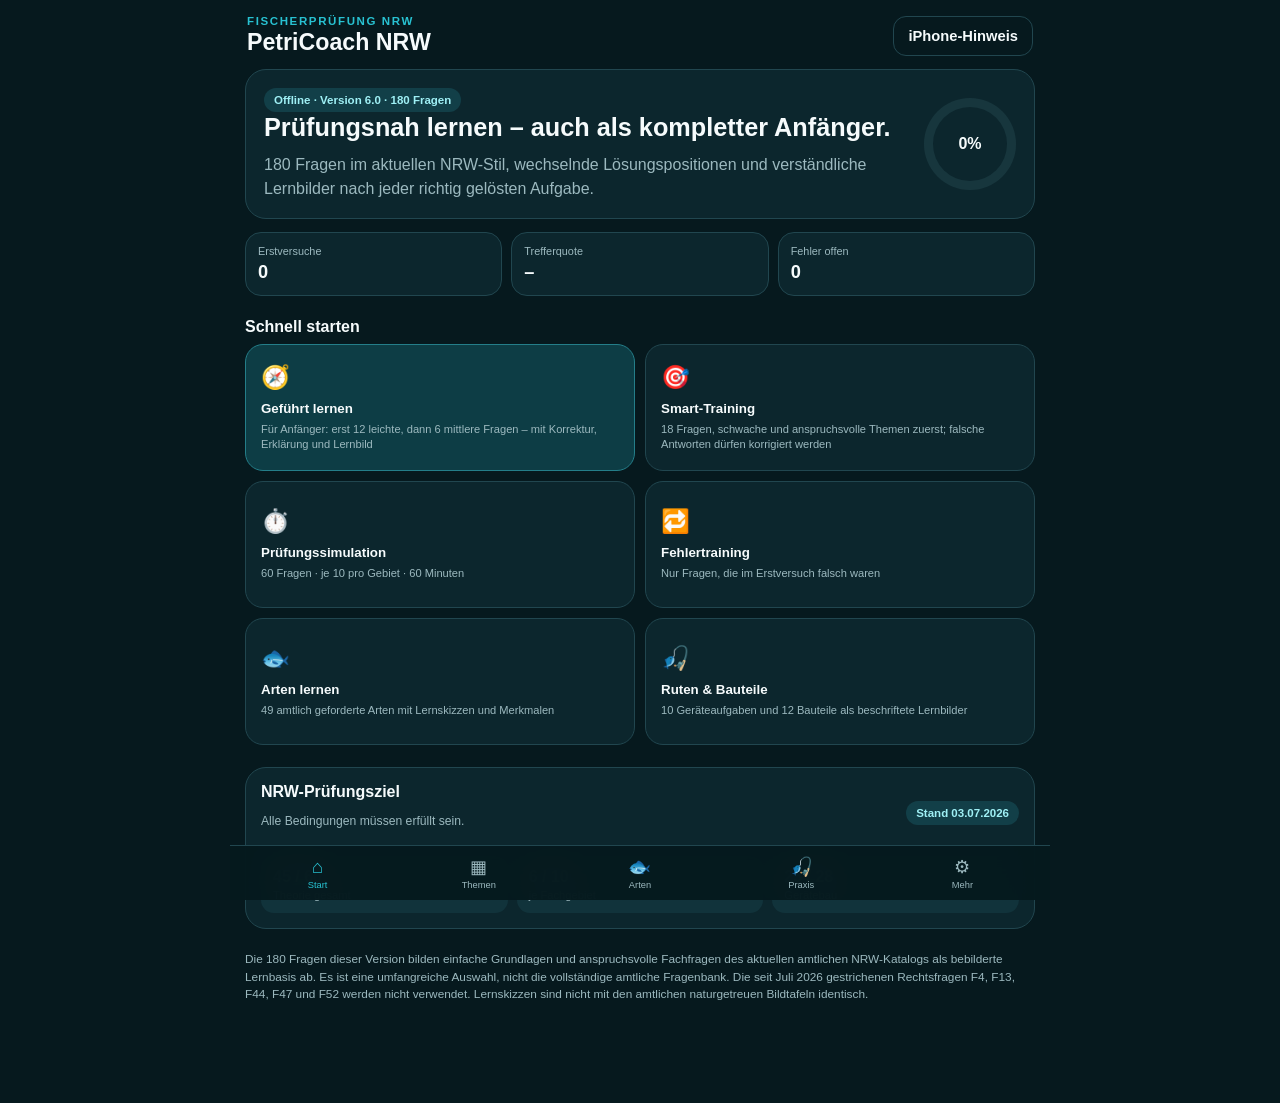
==== v7/index.html @ f95f2097 "V7-Link sofort gegen 404 absichern" ====
<!doctype html>
<html lang="de">
<head>
  <meta charset="utf-8">
  <meta name="viewport" content="width=device-width,initial-scale=1,viewport-fit=cover">
  <meta name="theme-color" content="#073b46">
  <meta http-equiv="refresh" content="0;url=/v6/?from=v7-fallback">
  <title>PetriCoach NRW wird geöffnet</title>
  <style>
    *{box-sizing:border-box}body{margin:0;min-height:100vh;display:grid;place-items:center;background:#06191e;color:#f6fbfc;font-family:-apple-system,BlinkMacSystemFont,"Segoe UI",sans-serif;padding:24px}.box{max-width:520px;text-align:center;background:#0c262d;border:1px solid #21464f;border-radius:22px;padding:28px}.fish{font-size:54px}h1{margin:10px 0}p{color:#b7ccd1;line-height:1.5}a{display:inline-block;margin-top:12px;border-radius:13px;padding:12px 18px;background:#28c2d2;color:#03242a;text-decoration:none;font-weight:800}
  </style>
  <script>location.replace('/v6/?from=v7-fallback');</script>
</head>
<body>
  <main class="box">
    <div class="fish">🎣</div>
    <h1>PetriCoach NRW</h1>
    <p>Die funktionierende App-Version wird geöffnet.</p>
    <a href="/v6/?from=v7-fallback">PetriCoach öffnen</a>
  </main>
</body>
</html>
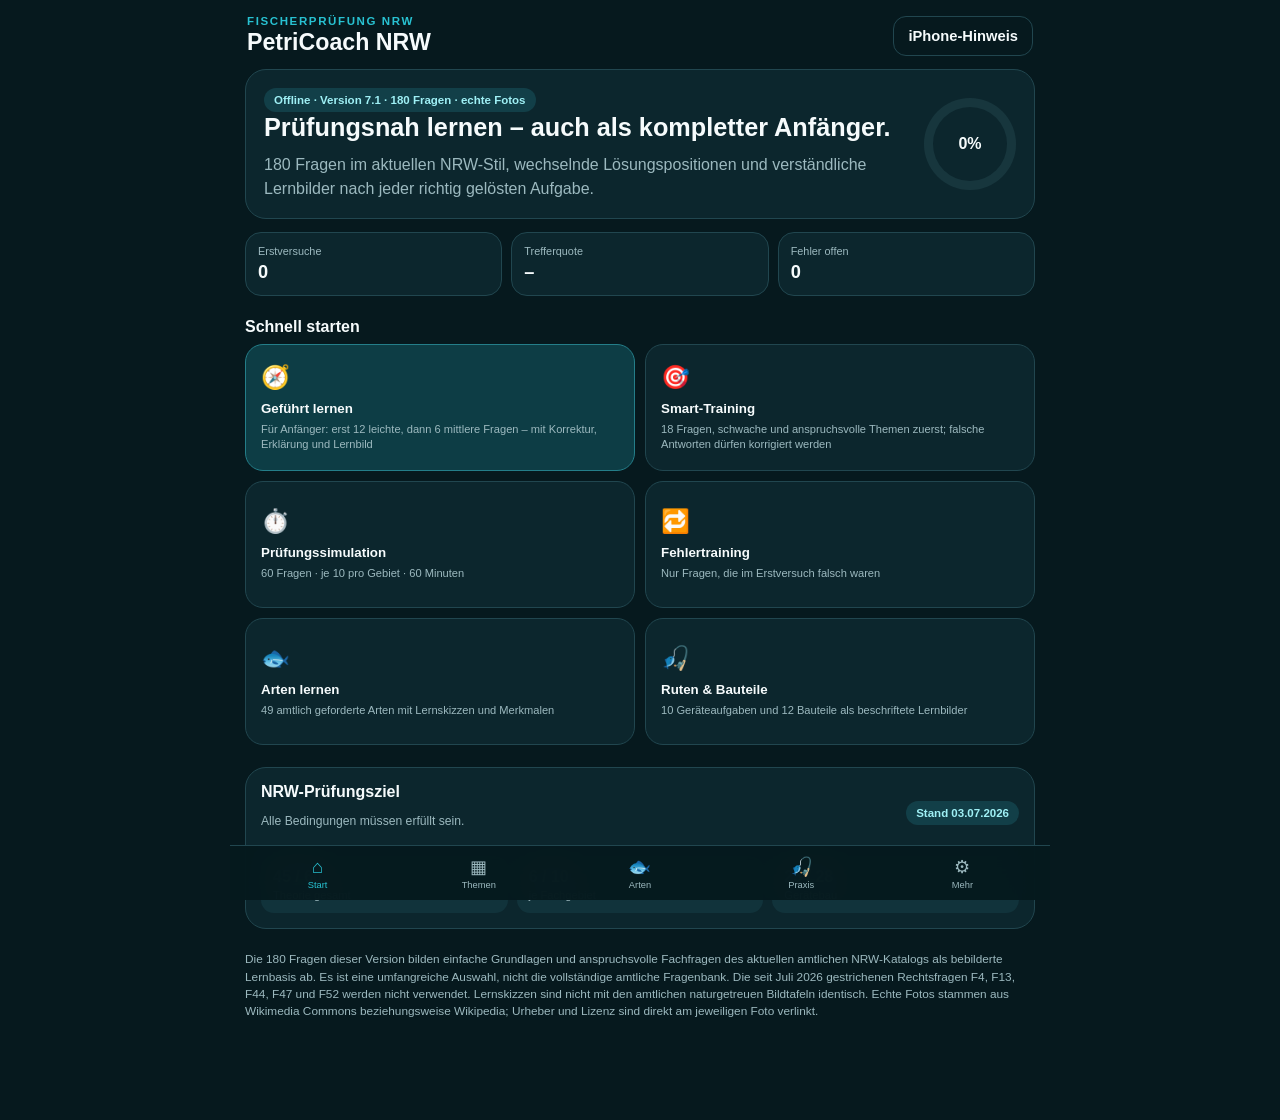
==== commit 21f2065e: "PetriCoach V7 mit echten Lernfotos veroeffentlichen" ====
--- a/v7/index.html
+++ b/v7/index.html
@@ -1,22 +1,222 @@
 <!doctype html>
 <html lang="de">
 <head>
-  <meta charset="utf-8">
-  <meta name="viewport" content="width=device-width,initial-scale=1,viewport-fit=cover">
-  <meta name="theme-color" content="#073b46">
-  <meta http-equiv="refresh" content="0;url=/v6/?from=v7-fallback">
-  <title>PetriCoach NRW wird geöffnet</title>
-  <style>
-    *{box-sizing:border-box}body{margin:0;min-height:100vh;display:grid;place-items:center;background:#06191e;color:#f6fbfc;font-family:-apple-system,BlinkMacSystemFont,"Segoe UI",sans-serif;padding:24px}.box{max-width:520px;text-align:center;background:#0c262d;border:1px solid #21464f;border-radius:22px;padding:28px}.fish{font-size:54px}h1{margin:10px 0}p{color:#b7ccd1;line-height:1.5}a{display:inline-block;margin-top:12px;border-radius:13px;padding:12px 18px;background:#28c2d2;color:#03242a;text-decoration:none;font-weight:800}
-  </style>
-  <script>location.replace('/v6/?from=v7-fallback');</script>
+<meta charset="utf-8">
+<meta name="viewport" content="width=device-width,initial-scale=1,viewport-fit=cover">
+<meta name="theme-color" content="#073b46">
+<meta name="apple-mobile-web-app-capable" content="yes">
+<meta name="apple-mobile-web-app-status-bar-style" content="black-translucent">
+<meta name="apple-mobile-web-app-title" content="PetriCoach NRW">
+<title>PetriCoach NRW – Bebilderter Intensivtrainer</title>
+<style>
+:root{--bg:#06191e;--panel:#0c262d;--panel2:#11333b;--text:#f6fbfc;--muted:#9cb9bf;--accent:#28c2d2;--accent2:#b9f4f7;--good:#54dc8f;--goodbg:#103a2b;--bad:#ff8585;--badbg:#3b2025;--warn:#ffc96a;--line:#21464f;--safe:env(safe-area-inset-bottom)}
+*{box-sizing:border-box}html,body{margin:0;background:var(--bg);color:var(--text);font-family:-apple-system,BlinkMacSystemFont,"Segoe UI",sans-serif}body{min-height:100vh}.shell{max-width:820px;margin:auto;min-height:100vh;padding:0 15px calc(88px + var(--safe))}.top{display:flex;align-items:center;justify-content:space-between;padding:calc(15px + env(safe-area-inset-top)) 2px 13px}.eyebrow{font-size:.72rem;letter-spacing:.14em;text-transform:uppercase;color:var(--accent);font-weight:800}h1{font-size:1.45rem;margin:2px 0 0}h2{font-size:1.58rem;line-height:1.22;margin:0 0 10px}h3{margin:0 0 8px;font-size:1rem}p{line-height:1.48}.muted{color:var(--muted)}.tiny{font-size:.76rem}.view{display:none}.view.active{display:block}.card{background:var(--panel);border:1px solid var(--line);border-radius:21px;padding:18px}.compact{padding:15px}.hero{display:grid;grid-template-columns:1fr auto;gap:14px;align-items:center}.hero p{margin:0;color:var(--muted)}.pill,.badge,.difficulty{display:inline-flex;align-items:center;border-radius:999px;padding:6px 10px;font-size:.72rem;font-weight:800}.pill,.badge{background:#123f48;color:#9ff0f5}.difficulty{background:var(--panel2);color:var(--muted)}.difficulty.schwer{color:var(--warn)}.score-ring{width:92px;height:92px;border-radius:50%;display:grid;place-items:center;background:conic-gradient(var(--accent) 0deg,#17363d 0deg);position:relative}.score-ring:after{content:"";position:absolute;inset:9px;border-radius:50%;background:var(--panel)}.score-ring span{z-index:1;font-weight:900}.stats{display:grid;grid-template-columns:repeat(3,1fr);gap:9px;margin:13px 0}.stat{background:var(--panel);border:1px solid var(--line);border-radius:16px;padding:12px}.stat span{display:block;font-size:.68rem;color:var(--muted)}.stat strong{display:block;font-size:1.14rem;margin-top:4px}.section{margin-top:22px}.actions{display:grid;grid-template-columns:1fr 1fr;gap:10px}.action{background:var(--panel);border:1px solid var(--line);color:var(--text);border-radius:18px;padding:15px;text-align:left;min-height:127px}.action.primary{background:#0d3d45;border-color:#247e89}.action span{font-size:1.45rem;display:block;margin-bottom:10px}.action b,.action small{display:block}.action small{color:var(--muted);margin-top:6px;line-height:1.3}.row{display:flex;align-items:center;gap:10px}.between{justify-content:space-between}.requirements{display:grid;grid-template-columns:repeat(3,1fr);gap:9px;margin-top:13px}.requirements div{background:var(--panel2);border-radius:13px;padding:12px}.requirements b,.requirements span{display:block}.requirements span{font-size:.7rem;color:var(--muted);margin-top:3px}.ghost,.primary-btn,.danger,.mini-btn{border-radius:13px;padding:11px 14px;font-weight:800;font-size:.92rem}.ghost,.mini-btn{background:transparent;color:var(--text);border:1px solid var(--line)}.primary-btn{background:var(--accent);color:#03242a;border:0}.danger{background:#3b1c22;color:#ffb8b8;border:1px solid #71333d}.full{width:100%;margin-top:10px}.hidden{display:none!important}.bottom{position:fixed;bottom:0;left:50%;transform:translateX(-50%);width:min(820px,100%);display:grid;grid-template-columns:repeat(5,1fr);background:rgba(6,25,30,.96);backdrop-filter:blur(18px);border-top:1px solid var(--line);padding:9px 7px calc(9px + var(--safe));z-index:20}.bottom button{background:none;border:0;color:var(--muted);display:grid;gap:2px;place-items:center;font-size:.7rem}.bottom button.active{color:var(--accent)}.bottom span{font-size:1.15rem}.icon-btn{width:42px;height:42px;border-radius:50%;border:1px solid var(--line);background:var(--panel);color:var(--text)}.quiz-head{margin-bottom:13px}.quiz-head>div:nth-child(2){text-align:center}.quiz-head small{display:block;color:var(--muted);margin-top:2px}.timer{font-variant-numeric:tabular-nums}.progress{height:9px;background:var(--panel2);border-radius:99px;overflow:hidden;margin-bottom:17px}.progress i{display:block;height:100%;background:var(--accent);width:0;transition:width .2s}.question-meta{display:flex;justify-content:space-between;gap:8px;align-items:center;margin-bottom:13px}.category{display:inline-flex;border-radius:999px;background:#123f48;color:#9ff0f5;padding:6px 10px;font-size:.72rem;font-weight:800}.answers{display:grid;gap:11px;margin-top:19px}.answer{background:var(--panel);border:1px solid var(--line);color:var(--text);padding:15px;border-radius:16px;text-align:left;font-size:1rem;line-height:1.38;display:grid;grid-template-columns:30px 1fr;gap:8px;align-items:start}.answer .letter{width:25px;height:25px;border-radius:50%;display:grid;place-items:center;background:var(--panel2);font-size:.78rem;font-weight:900}.answer.correct{border-color:var(--good);background:var(--goodbg)}.answer.wrong{border-color:var(--bad);background:var(--badbg)}.answer:disabled{opacity:1}.feedback{margin-top:17px;border-left:4px solid var(--accent);background:var(--panel);border-radius:14px;padding:14px;line-height:1.48}.feedback.bad{border-left-color:var(--bad)}.feedback.good{border-left-color:var(--good)}.quiz-actions{display:flex;justify-content:space-between;gap:10px;margin-top:17px}.learning-visual{margin-top:14px;background:#081f25;border:1px solid var(--line);border-radius:17px;padding:12px;overflow:hidden}.learning-visual h3{color:var(--accent2)}.learning-visual svg{width:100%;height:auto;display:block;background:#09252c;border-radius:13px}.memory{margin-top:10px;padding:10px 12px;border-radius:12px;background:#173840;color:#d6f8fa;font-weight:700}.retry-note{color:#ffd2d2;margin-top:6px}.result-hero{text-align:center}.result-icon{font-size:2.8rem}.category-results,.topic-list,.practice-list,.component-list{display:grid;gap:11px;margin:14px 0}.category-card,.topic-card,.practice-card,.component-card{background:var(--panel);border:1px solid var(--line);border-radius:17px;padding:14px}.bar{height:9px;background:var(--panel2);border-radius:99px;overflow:hidden;margin-top:9px}.bar i{height:100%;display:block;background:var(--accent)}.mistake-review details{background:var(--panel);border:1px solid var(--line);border-radius:16px;padding:13px;margin-top:10px}.mistake-review summary{font-weight:800;cursor:pointer}.search{margin:14px 0}.search input{width:100%;border-radius:14px;padding:13px;background:var(--panel);border:1px solid var(--line);color:var(--text);font-size:1rem}.species-grid{display:grid;grid-template-columns:repeat(2,1fr);gap:10px}.species-card{background:var(--panel);border:1px solid var(--line);border-radius:16px;padding:12px}.species-card svg{width:100%;height:92px;background:#09252c;border-radius:11px;margin-bottom:8px}.species-card b{display:block}.species-card em{font-size:.7rem;color:var(--muted)}.species-card p{font-size:.75rem;color:var(--muted);margin:7px 0 0}.practice-card.open{border-color:var(--accent)}.practice-diagram{margin-top:12px}.practice-diagram svg{width:100%;height:auto;background:#09252c;border-radius:12px}.check-list{margin:10px 0 0;padding-left:20px;color:var(--muted)}.check-list li{margin:6px 0}.practice-actions{display:flex;gap:8px;flex-wrap:wrap;margin-top:10px}.done{border-color:var(--good)}.tabs{display:flex;gap:7px;overflow:auto;padding-bottom:4px;margin:13px 0}.tabs button{white-space:nowrap}.tabs button.active{border-color:var(--accent);color:var(--accent)}.toggle-row{display:flex;justify-content:space-between;gap:14px;align-items:center}.switch{position:relative;width:52px;height:31px;flex:none}.switch input{opacity:0;width:0;height:0}.slider{position:absolute;inset:0;background:#27444b;border-radius:999px;transition:.2s}.slider:before{content:"";position:absolute;width:23px;height:23px;left:4px;top:4px;background:white;border-radius:50%;transition:.2s}.switch input:checked+.slider{background:var(--accent)}.switch input:checked+.slider:before{transform:translateX(21px)}.source-note{font-size:.74rem;color:var(--muted);line-height:1.45}.toast{position:fixed;left:50%;bottom:95px;transform:translateX(-50%) translateY(20px);background:#122f36;border:1px solid var(--line);padding:10px 14px;border-radius:999px;opacity:0;pointer-events:none;transition:.2s;z-index:40}.toast.show{opacity:1;transform:translateX(-50%) translateY(0)}
+@media(max-width:520px){.hero{grid-template-columns:1fr}.score-ring{width:78px;height:78px}.requirements{grid-template-columns:1fr 1fr}.species-grid{grid-template-columns:1fr 1fr}.question-meta{align-items:flex-start}.category{max-width:72%}.action{min-height:120px}.bottom small{font-size:.62rem}}
+</style>
+<meta name="theme-color" content="#073b46">
+<meta name="apple-mobile-web-app-capable" content="yes">
+<meta name="apple-mobile-web-app-status-bar-style" content="black-translucent">
+<meta name="apple-mobile-web-app-title" content="PetriCoach NRW">
+<link rel="manifest" href="manifest.webmanifest">
+<link rel="icon" href="icon.svg" type="image/svg+xml">
+<link rel="apple-touch-icon" href="icon.svg">
+<link rel="stylesheet" href="real-images.css?v=7.1.0">
 </head>
 <body>
-  <main class="box">
-    <div class="fish">🎣</div>
-    <h1>PetriCoach NRW</h1>
-    <p>Die funktionierende App-Version wird geöffnet.</p>
-    <a href="/v6/?from=v7-fallback">PetriCoach öffnen</a>
-  </main>
-</body>
-</html>
+<div class="shell" id="app">
+<header class="top"><div><div class="eyebrow">Fischerprüfung NRW</div><h1>PetriCoach NRW</h1></div><button id="installBtn" class="ghost">iPhone-Hinweis</button></header>
+<main>
+<section id="homeView" class="view active">
+  <div class="hero card"><div><span class="pill">Offline · Version 7.1 · 180 Fragen</span><h2>Prüfungsnah lernen – auch als kompletter Anfänger.</h2><p>180 Fragen im aktuellen NRW-Stil, wechselnde Lösungspositionen und verständliche Lernbilder nach jeder richtig gelösten Aufgabe.</p></div><div id="readinessRing" class="score-ring"><span id="readinessValue">0%</span></div></div>
+  <div class="stats"><div class="stat"><span>Erstversuche</span><strong id="answeredStat">0</strong></div><div class="stat"><span>Trefferquote</span><strong id="accuracyStat">–</strong></div><div class="stat"><span>Fehler offen</span><strong id="mistakesStat">0</strong></div></div>
+  <section class="section"><h3>Schnell starten</h3><div class="actions">
+    <button class="action primary" data-start="guided"><span>🧭</span><b>Geführt lernen</b><small>Für Anfänger: erst 12 leichte, dann 6 mittlere Fragen – mit Korrektur, Erklärung und Lernbild</small></button>
+    <button class="action" data-start="smart"><span>🎯</span><b>Smart-Training</b><small>18 Fragen, schwache und anspruchsvolle Themen zuerst; falsche Antworten dürfen korrigiert werden</small></button>
+    <button class="action" data-start="exam"><span>⏱️</span><b>Prüfungssimulation</b><small>60 Fragen · je 10 pro Gebiet · 60 Minuten</small></button>
+    <button class="action" data-start="mistakes"><span>🔁</span><b>Fehlertraining</b><small>Nur Fragen, die im Erstversuch falsch waren</small></button>
+    <button class="action" data-nav="species"><span>🐟</span><b>Arten lernen</b><small>49 amtlich geforderte Arten mit Lernskizzen und Merkmalen</small></button>
+    <button class="action" data-nav="practice"><span>🎣</span><b>Ruten & Bauteile</b><small>10 Geräteaufgaben und 12 Bauteile als beschriftete Lernbilder</small></button>
+  </div></section>
+  <section class="section card compact"><div class="row between"><div><h3>NRW-Prüfungsziel</h3><p class="muted tiny">Alle Bedingungen müssen erfüllt sein.</p></div><span class="badge">Stand 03.07.2026</span></div><div class="requirements"><div><b>45 / 60</b><span>Theorie gesamt</span></div><div><b>6 / 10</b><span>je Fachgebiet</span></div><div><b>25 / 28</b><span>Gerätebau</span></div></div></section>
+  <p class="source-note section">Die 180 Fragen dieser Version bilden einfache Grundlagen und anspruchsvolle Fachfragen des aktuellen amtlichen NRW-Katalogs als bebilderte Lernbasis ab. Es ist eine umfangreiche Auswahl, nicht die vollständige amtliche Fragenbank. Die seit Juli 2026 gestrichenen Rechtsfragen F4, F13, F44, F47 und F52 werden nicht verwendet. Lernskizzen sind nicht mit den amtlichen naturgetreuen Bildtafeln identisch.</p>
+</section>
+
+<section id="quizView" class="view">
+  <div class="row between quiz-head"><button id="quitQuiz" class="icon-btn" aria-label="Training beenden">✕</button><div><b id="quizMode">Training</b><small id="quizCounter">1 / 18</small></div><div id="timer" class="timer">00:00</div></div>
+  <div class="progress"><i id="quizProgress"></i></div>
+  <div class="question-meta"><span id="quizCategory" class="category"></span><span id="difficulty" class="difficulty"></span></div>
+  <h2 id="questionText"></h2><div id="answers" class="answers"></div>
+  <div id="feedback" class="feedback hidden" aria-live="polite"></div>
+  <div class="quiz-actions"><button id="hintBtn" class="ghost">Merksatz</button><button id="nextBtn" class="primary-btn hidden">Weiter</button></div>
+</section>
+
+<section id="resultView" class="view">
+  <div class="result-hero card"><div class="result-icon" id="resultIcon">🎣</div><h2 id="resultTitle">Auswertung</h2><p id="resultSummary"></p></div>
+  <div id="categoryResults" class="category-results"></div>
+  <div id="mistakeReview" class="mistake-review"></div>
+  <button id="retryBtn" class="primary-btn full">Noch einmal</button><button id="homeBtn" class="ghost full">Zur Übersicht</button>
+</section>
+
+<section id="speciesView" class="view">
+  <div class="row between"><div><div class="eyebrow">Artenkenntnis</div><h2>49 Prüfungsarten</h2></div><button class="icon-btn" data-nav="home">✕</button></div>
+  <p class="muted">Die Zeichnungen zeigen Körperform und wichtige Merkmale vereinfacht. Für die Prüfung musst du zusätzlich naturgetreue Farbfotos/Bildtafeln üben.</p>
+  <div class="search"><input id="speciesSearch" type="search" placeholder="Art oder Merkmal suchen …"></div><div id="speciesGrid" class="species-grid"></div>
+</section>
+
+<section id="practiceView" class="view">
+  <div class="row between"><div><div class="eyebrow">Praktischer Teil</div><h2>10 Geräteaufgaben</h2></div><button class="icon-btn" data-nav="home">✕</button></div>
+  <p class="muted">Tippe auf „Aufbau als Bild“. Du siehst dann die jeweilige Rutenart, den Schnurweg, die Montage und darunter alle Bauteile in Prüfungsreihenfolge.</p>
+  <div class="tabs"><button class="mini-btn active" data-practice-tab="tasks">Geräte A1–A10</button><button class="mini-btn" data-practice-tab="components">Bauteile-Lexikon</button></div>
+  <div id="practiceList" class="practice-list"></div><div id="componentList" class="component-list hidden"></div>
+</section>
+
+<section id="learnView" class="view">
+  <div class="row between"><div><div class="eyebrow">Themen</div><h2>Lernstand</h2></div><button class="icon-btn" data-nav="home">✕</button></div><div id="topicList" class="topic-list"></div>
+</section>
+
+<section id="settingsView" class="view">
+  <div class="row between"><div><div class="eyebrow">Einstellungen</div><h2>PetriCoach</h2></div><button class="icon-btn" data-nav="home">✕</button></div>
+  <div class="card compact"><div class="toggle-row"><div><h3>Lernbilder anzeigen</h3><p class="muted tiny">Nach jeder richtig gelösten Frage automatisch einblenden – auch Ruten, Rollen, Montagen und Bauteile.</p></div><label class="switch"><input id="visualToggle" type="checkbox" checked><span class="slider"></span></label></div></div>
+  <div class="card compact section"><h3>Offline-Status</h3><p id="offlineStatus" class="muted">Wird geprüft …</p></div>
+  <div class="card compact section"><h3>Daten</h3><p class="muted">Der Lernstand bleibt lokal auf diesem Gerät, soweit die Vorschau lokalen Speicher erlaubt.</p><button id="resetData" class="danger">Lernstand löschen</button></div>
+  <div class="card compact section"><h3>Wichtiger Hinweis</h3><p class="source-note">Eigenständiger Lerntrainer, keine amtliche Prüfungssoftware. Bei Rechtsfragen gilt immer der aktuelle amtliche Stand und die konkrete Gewässerordnung.</p></div>
+</section>
+</main>
+<nav class="bottom"><button data-nav="home" class="active"><span>⌂</span><small>Start</small></button><button data-nav="learn"><span>▦</span><small>Themen</small></button><button data-nav="species"><span>🐟</span><small>Arten</small></button><button data-nav="practice"><span>🎣</span><small>Praxis</small></button><button data-nav="settings"><span>⚙︎</span><small>Mehr</small></button></nav>
+</div><div id="toast" class="toast"></div>
+<script>
+'use strict';
+const QUESTIONS=[{"id":"A-01","sourceNo":1,"category":"Allgemeine Fischkunde","question":"Welche Aufgaben erfüllen Rücken- und Afterflossen heimischer Fische?","answers":["Sie dienen der Fortbewegung","Sie dienen der Steuerung","Sie dienen als Stabilisatoren"],"correct":2,"explanation":"Rücken- und Afterflosse verhindern vor allem, dass der Fisch seitlich kippt. Die Schwanzflosse liefert den Hauptvortrieb.","memory":"Rücken + After = Stabilität.","visual":"fins","difficulty":"leicht","officialStyle":true},{"id":"A-02","sourceNo":2,"category":"Allgemeine Fischkunde","question":"An welchen Teilen des Fischkörpers kann man das ungefähre Alter feststellen?","answers":["An Hautstärke und Flossenstrahlen","An Anzahl und Länge der Kiemendorne","An Schuppen und Kiemendeckeln"],"correct":2,"explanation":"Wachstumsringe auf Schuppen und Kiemendeckeln können ähnlich wie Jahresringe Hinweise auf das Alter geben.","memory":"Jahresringe: Schuppen und Kiemendeckel.","visual":"scale-age","difficulty":"mittel","officialStyle":true},{"id":"A-03","sourceNo":3,"category":"Allgemeine Fischkunde","question":"Womit nimmt ein Fisch den im Wasser gelösten Sauerstoff auf?","answers":["Mit dem Schlund","Mit den Kiemen","Mit der Seitenlinie"],"correct":1,"explanation":"Beim Vorbeiströmen des Wassers findet an den stark durchbluteten Kiemen der Gasaustausch statt.","memory":"Kiemen = Gasaustausch.","visual":"gills","difficulty":"leicht","officialStyle":true},{"id":"A-04","sourceNo":4,"category":"Allgemeine Fischkunde","question":"Welche Aufgabe hat die Niere des erwachsenen Fisches?","answers":["Ausscheidung flüssiger Abfallstoffe","Regelung des Hormonhaushalts","Bildung von Verdauungsstoffen"],"correct":0,"explanation":"Die Niere filtert Stoffwechselprodukte aus dem Blut und ist an der Regulation des Wasser- und Salzhaushalts beteiligt.","memory":"Niere = filtern und ausscheiden.","visual":"organs","difficulty":"mittel","officialStyle":true},{"id":"A-05","sourceNo":5,"category":"Allgemeine Fischkunde","question":"Wo befindet sich die Seitenlinie des Fisches?","answers":["An den Körperflanken","Längs der Bauchkante","Zwischen den paarigen Flossen"],"correct":0,"explanation":"Die Seitenlinie verläuft gut erkennbar längs beider Körperflanken.","memory":"Seitenlinie = Linie an der Flanke.","visual":"lateral-line","difficulty":"leicht","officialStyle":true},{"id":"A-06","sourceNo":6,"category":"Allgemeine Fischkunde","question":"Warum können Makrelen nicht im Süßwasser leben?","answers":["Sie sind an den Salzgehalt des Meeres angepasst","Süßwasser ist für sie immer zu warm","Süßwasser enthält grundsätzlich zu wenig Sauerstoff"],"correct":0,"explanation":"Meeresfische sind in ihrem Wasser- und Salzhaushalt an salzhaltiges Wasser angepasst.","memory":"Salzhaushalt bestimmt den Lebensraum.","visual":"osmoregulation","difficulty":"mittel","officialStyle":true},{"id":"A-07","sourceNo":7,"category":"Allgemeine Fischkunde","question":"Welche Farbe hat die Leber eines gesunden Süßwasserfisches überwiegend?","answers":["Weißlich bis gelblich","Hellrot","Dunkelrot"],"correct":2,"explanation":"Eine gesunde Leber ist im Normalfall dunkelrot. Auffällige Aufhellungen oder Flecken können krankheitsverdächtig sein.","memory":"Gesunde Leber: dunkelrot.","visual":"organs","difficulty":"mittel","officialStyle":true},{"id":"A-08","sourceNo":8,"category":"Allgemeine Fischkunde","question":"Welche Aufgabe hat die Schleimhaut des Fisches?","answers":["Schutz vor äußeren Einflüssen und Verringerung des Reibungswiderstands","Sie erzeugt ausschließlich die Körperfärbung","Sie gibt den Schuppen mechanischen Halt"],"correct":0,"explanation":"Die Schleimschicht schützt Haut und Schuppen vor Keimen und Verletzungen und macht den Körper gleitfähig.","memory":"Nasse Hände schützen den Schleim.","visual":"mucus","difficulty":"leicht","officialStyle":true},{"id":"A-09","sourceNo":9,"category":"Allgemeine Fischkunde","question":"Welche der genannten Fische sind hochrückig?","answers":["Brassen","Welse","Hechte"],"correct":0,"explanation":"Die Brasse hat einen seitlich abgeflachten, deutlich hohen Körper. Hecht und Wels sind langgestreckter.","memory":"Brasse = hochrückig.","visual":"body-shapes","difficulty":"leicht","officialStyle":true},{"id":"A-10","sourceNo":10,"category":"Allgemeine Fischkunde","question":"Welche Fische haben Schlundzähne?","answers":["Forellen, Hechte und Zander","Brassen, Rotfedern und Karpfen","Dorsche, Streber und Barsche"],"correct":1,"explanation":"Karpfenartige besitzen keine Kieferzähne; sie zerkleinern Nahrung mit Schlundzähnen im Rachen.","memory":"Karpfenartige kauen im Schlund.","visual":"pharyngeal-teeth","difficulty":"schwer","officialStyle":true},{"id":"A-11","sourceNo":11,"category":"Allgemeine Fischkunde","question":"Welche Flosse ist beim Fisch paarig vorhanden?","answers":["Schwanzflosse","Fettflosse","Brustflosse"],"correct":2,"explanation":"Brust- und Bauchflossen sind paarig. Rücken-, After- und Schwanzflosse sind unpaarig.","memory":"Brust + Bauch = paarig.","visual":"fins","difficulty":"mittel","officialStyle":true},{"id":"A-12","sourceNo":12,"category":"Allgemeine Fischkunde","question":"Wozu dient den Fischen die Seitenlinie?","answers":["Als Sinnesorgan","Zur Erhöhung der Sauerstoffaufnahme","Sie hat keine besondere Funktion"],"correct":0,"explanation":"Das Seitenlinienorgan registriert Druckwellen, Strömung und Bewegungen im Wasser.","memory":"Seitenlinie spürt Wasserbewegung.","visual":"lateral-line","difficulty":"leicht","officialStyle":true},{"id":"A-13","sourceNo":13,"category":"Allgemeine Fischkunde","question":"Welche Funktion hat die Schwimmblase?","answers":["Verdauung","Ausscheidung","Auftrieb und Tiefenlage"],"correct":2,"explanation":"Viele Knochenfische regulieren mit dem Gasvolumen der Schwimmblase ihren Auftrieb.","memory":"Schwimmblase = Auftrieb.","visual":"swim-bladder","difficulty":"leicht","officialStyle":true},{"id":"A-14","sourceNo":14,"category":"Allgemeine Fischkunde","question":"Wie kann ein Fisch seine Sauerstoffaufnahme vergrößern?","answers":["Durch Spreizen der Flossen","Durch mehr Atembewegungen","Durch dauerhaftes Abspreizen der Kiemendeckel"],"correct":1,"explanation":"Schnellere Maul- und Kiemendeckelbewegungen befördern mehr Wasser über die Kiemen.","memory":"Mehr Atembewegungen = mehr Wasser an den Kiemen.","visual":"gills","difficulty":"mittel","officialStyle":true},{"id":"A-15","sourceNo":15,"category":"Allgemeine Fischkunde","question":"Kann ein Fisch Gegenstände außerhalb des Wassers sehen?","answers":["Ja, aber nur in einem kleineren Gesichtsfeld","Ja, das Gesichtsfeld außerhalb des Wassers erscheint vergrößert","Nein, überhaupt nicht"],"correct":1,"explanation":"Durch die Lichtbrechung an der Wasseroberfläche kann ein Fisch einen großen Bereich oberhalb des Wassers überblicken.","memory":"Fische sehen durch ein Lichtfenster nach oben.","visual":"fish-vision","difficulty":"schwer","officialStyle":true},{"id":"A-18","sourceNo":18,"category":"Allgemeine Fischkunde","question":"Welche Bedeutung haben Wasserflöhe, Hüpferlinge und anderes Zooplankton für Fische?","answers":["Keine","Sie produzieren den meisten Sauerstoff","Sie sind wertvolle Fischnahrung"],"correct":2,"explanation":"Zooplankton ist besonders für Fischlarven und Jungfische eine wichtige Nahrungsquelle.","memory":"Zooplankton = Kleinfutter.","visual":"food-chain","difficulty":"mittel","officialStyle":true},{"id":"A-19","sourceNo":19,"category":"Allgemeine Fischkunde","question":"Worauf lässt ein oberständiges Maul schließen?","answers":["Der Fisch nimmt häufig Oberflächennahrung auf","Der Fisch ist zwingend ein starker Räuber","Der Fisch frisst ausschließlich Laich"],"correct":0,"explanation":"Ein nach oben gerichtetes Maul erleichtert die Nahrungsaufnahme an der Wasseroberfläche.","memory":"Maul nach oben = Nahrung oben.","visual":"mouth-positions","difficulty":"mittel","officialStyle":true},{"id":"A-20","sourceNo":20,"category":"Allgemeine Fischkunde","question":"Wozu kann man bei bestimmten Fischen die Fettflosse heranziehen?","answers":["Zur Geschlechtsbestimmung beim Döbel","Zur Schätzung des Ernährungszustands","Zur Artbestimmung"],"correct":2,"explanation":"Das Vorhandensein einer Fettflosse ist ein wichtiges Bestimmungsmerkmal, etwa bei Lachsartigen.","memory":"Fettflosse hilft bei der Artbestimmung.","visual":"fins","difficulty":"schwer","officialStyle":true},{"id":"A-21","sourceNo":21,"category":"Allgemeine Fischkunde","question":"Wo sitzt das Herz eines Fisches?","answers":["In der Kehlgegend direkt hinter den Kiemen","In der Körpermitte zwischen Kopf und After","Zwischen Rücken- und Bauchflosse"],"correct":0,"explanation":"Das Fischherz liegt weit vorn und unten, unmittelbar hinter beziehungsweise unter den Kiemen. Von dort pumpt es Blut zu den Kiemen.","memory":"Herz: vorn unten, gleich hinter den Kiemen.","visual":"heart","difficulty":"schwer","officialStyle":true},{"id":"A-22","sourceNo":22,"category":"Allgemeine Fischkunde","question":"Welche Bedeutung hat der Dottersack für eine frisch geschlüpfte Fischlarve?","answers":["Er verhindert das Abtreiben in der Strömung","Er dient als erster Nahrungsvorrat","Er übernimmt die Funktion der Schwimmblase"],"correct":1,"explanation":"Die Larve lebt zunächst von den Nährstoffen im Dottersack, bis sie selbstständig Nahrung aufnehmen kann.","memory":"Dottersack = Proviant für den Start.","visual":"yolk-sac","difficulty":"mittel","officialStyle":true},{"id":"A-23","sourceNo":23,"category":"Allgemeine Fischkunde","question":"Können Fische Töne wahrnehmen?","answers":["Nein, Fische nehmen nur Licht wahr","Ja, über ein inneres Hör- und Gleichgewichtsorgan","Nur in sehr flachem Wasser"],"correct":1,"explanation":"Fische besitzen ein inneres Hörorgan. Zusätzlich nehmen sie Schwingungen und Druckwellen über die Seitenlinie wahr.","memory":"Innenohr hört, Seitenlinie spürt.","visual":"hearing","difficulty":"mittel","officialStyle":true},{"id":"A-24","sourceNo":24,"category":"Allgemeine Fischkunde","question":"Bei welchem Altersstadium ist die prozentuale Gewichtszunahme gewöhnlich am größten?","answers":["Bei Jungfischen","Bei sehr alten Fischen","In jedem Alter gleich"],"correct":0,"explanation":"Jungfische wachsen im Verhältnis zu ihrem Ausgangsgewicht besonders schnell. Mit zunehmendem Alter nimmt die relative Wachstumsrate ab.","memory":"Jung = prozentual stärkstes Wachstum.","visual":"growth","difficulty":"mittel","officialStyle":true},{"id":"A-25","sourceNo":25,"category":"Allgemeine Fischkunde","question":"Warum nennt man Fische wechselwarme Tiere?","answers":["Ihre Körpertemperatur passt sich weitgehend der Wassertemperatur an","Sie können ihre Körpertemperatur unabhängig vom Wasser verändern","Ihre Temperatur wechselt nur mit dem Lebensalter"],"correct":0,"explanation":"Fische erzeugen keine konstante eigene Körpertemperatur wie Säugetiere. Ihr Stoffwechsel wird deshalb stark von der Wassertemperatur beeinflusst.","memory":"Wasser kalt → Fisch kalt und langsamer.","visual":"ectotherm","difficulty":"leicht","officialStyle":true},{"id":"A-26","sourceNo":26,"category":"Allgemeine Fischkunde","question":"Ist die Entwicklung von Fischeiern von der Temperatur abhängig?","answers":["Ja","Nein","Nur bei Karpfen"],"correct":0,"explanation":"Wärmeres Wasser beschleunigt innerhalb des artspezifisch verträglichen Bereichs die Entwicklung; kaltes Wasser verlangsamt sie.","memory":"Temperatur steuert die Entwicklungsgeschwindigkeit.","visual":"egg-temperature","difficulty":"mittel","officialStyle":true},{"id":"A-27","sourceNo":27,"category":"Allgemeine Fischkunde","question":"Welche der genannten Fische laichen typischerweise im Winterhalbjahr?","answers":["Forellen","Karpfen","Rotaugen"],"correct":0,"explanation":"Viele Forellenartige laichen in der kalten Jahreszeit auf sauerstoffreichem Kies. Karpfenartige sind überwiegend Frühjahrs- oder Sommerlaicher.","memory":"Forelle: kaltes Wasser und Kies.","visual":"winter-spawn","difficulty":"mittel","officialStyle":true},{"id":"A-28","sourceNo":28,"category":"Allgemeine Fischkunde","question":"Was deutet es meist an, wenn Fische mit dem Maul an die Wasseroberfläche drängen?","answers":["Das Wasser ist zu kalt","Es herrscht Nahrungsmangel","Es besteht Sauerstoffmangel"],"correct":2,"explanation":"Beim sogenannten Notatmen suchen Fische die sauerstoffreichere Grenzschicht an der Oberfläche auf. Das ist ein Warnsignal.","memory":"Schnappen an der Oberfläche = Sauerstoffalarm.","visual":"oxygen-distress","difficulty":"leicht","officialStyle":true},{"id":"A-29","sourceNo":29,"category":"Allgemeine Fischkunde","question":"Welcher Verdacht besteht bei starker Flüssigkeitsansammlung in der Leibeshöhle eines Karpfens?","answers":["Nur eine harmlose Verdauungsstörung","Bauchwassersucht","Kein Krankheitsverdacht"],"correct":1,"explanation":"Ein aufgetriebener Bauch mit Flüssigkeit kann auf die ansteckende Bauchwassersucht hinweisen.","memory":"Flüssiger, dicker Bauch = Bauchwassersuchtverdacht.","visual":"disease","difficulty":"schwer","officialStyle":true},{"id":"A-30","sourceNo":30,"category":"Allgemeine Fischkunde","question":"Zu welcher Tiergruppe gehört die Karpfenlaus?","answers":["Zu den Spinnentieren","Zu den Krebstieren","Zu den Insekten"],"correct":1,"explanation":"Die Karpfenlaus ist kein Insekt, sondern ein parasitisch lebender Kleinkrebs auf der Haut von Fischen.","memory":"Karpfenlaus = Kleinkrebs.","visual":"carp-louse","difficulty":"schwer","officialStyle":true},{"id":"A-31","sourceNo":31,"category":"Allgemeine Fischkunde","question":"Welche der genannten Parasiten sind Außenparasiten?","answers":["Karpfenlaus und Fischegel","Bandwürmer","Fadenwürmer"],"correct":0,"explanation":"Karpfenlaus und Fischegel sitzen außen auf Haut oder Flossen. Band- und Fadenwürmer leben typischerweise im Körperinneren.","memory":"Laus und Egel außen – Würmer meist innen.","visual":"parasite","difficulty":"schwer","officialStyle":true},{"id":"A-34","sourceNo":34,"category":"Allgemeine Fischkunde","question":"Auf welchem Organ parasitiert Ergasilus?","answers":["Auf der Haut","Auf der Leber","Auf den Kiemen"],"correct":2,"explanation":"Ergasilus ist ein kleiner Krebstierparasit, der sich an den Kiemen festsetzt und die Atmung beeinträchtigen kann.","memory":"Ergasilus sitzt an den Kiemen.","visual":"parasite","difficulty":"schwer","officialStyle":true},{"id":"B-01","sourceNo":1,"category":"Spezielle Fischkunde","question":"Welche Arten gehören zu den Rundmäulern?","answers":["Weißfische, Barsche und Forellen","Bach- und Flussneunaugen","Störe"],"correct":1,"explanation":"Neunaugen besitzen kein echtes Kiefermaul, sondern eine runde Saugscheibe.","memory":"Rundmaul = Neunauge.","visual":"lamprey","difficulty":"mittel","officialStyle":true},{"id":"B-02","sourceNo":2,"category":"Spezielle Fischkunde","question":"Welcher Fisch hat keine Bauchflossen?","answers":["Der Aal","Die Quappe","Die Groppe"],"correct":0,"explanation":"Beim Aal fehlen die Bauchflossen; Rücken-, Schwanz- und Afterflosse bilden einen Flossensaum.","memory":"Aal: keine Bauchflossen.","visual":"eel","difficulty":"mittel","officialStyle":true},{"id":"B-03","sourceNo":3,"category":"Spezielle Fischkunde","question":"Wie verhalten sich Stichlinge während der Laichphase?","answers":["Sie legen ihre Eier in Muscheln ab","Die Männchen bauen ein Nest","Sie kleben Eier unter große Blätter"],"correct":1,"explanation":"Das Stichlingsmännchen baut ein Nest, lockt Weibchen hinein und bewacht anschließend Eier und Brut.","memory":"Stichlingsmännchen = Nestbauer.","visual":"stickleback","difficulty":"mittel","officialStyle":true},{"id":"B-04","sourceNo":4,"category":"Spezielle Fischkunde","question":"Welche Fischarten sind Kieslaicher?","answers":["Brasse und Hecht","Bachsaibling und Bachforelle","Wels und Aal"],"correct":1,"explanation":"Forellenartige schlagen Laichgruben in lockeren, sauerstoffreichen Kies.","memory":"Forellenartige brauchen Kies.","visual":"gravel-spawn","difficulty":"mittel","officialStyle":true},{"id":"B-05","sourceNo":5,"category":"Spezielle Fischkunde","question":"Welche Zuordnung der Maulformen ist richtig?","answers":["Endständig: Flussbarsch, Zander und Ukelei","Unterständig: Nase, Barbe und Gründling","Oberständig: Karpfen, Schleie und Zander"],"correct":1,"explanation":"Nase, Barbe und Gründling suchen viel Nahrung am Grund und besitzen ein unterständiges Maul.","memory":"Grundfresser: Maul unten.","visual":"mouth-positions","difficulty":"schwer","officialStyle":true},{"id":"B-06","sourceNo":6,"category":"Spezielle Fischkunde","question":"Welche Fischarten haben keine Schwimmblase?","answers":["Groppe und Makrele","Hecht und Flussbarsch","Karpfen und Zander"],"correct":0,"explanation":"Groppe und Makrele besitzen keine Schwimmblase und müssen ihre Tiefenlage anders halten.","memory":"Groppe + Makrele: ohne Schwimmblase.","visual":"swim-bladder","difficulty":"schwer","officialStyle":true},{"id":"B-07","sourceNo":7,"category":"Spezielle Fischkunde","question":"Welcher Fisch hat eine zweikammerige Schwimmblase?","answers":["Rotauge","Hecht","Regenbogenforelle"],"correct":0,"explanation":"Karpfenartige wie das Rotauge besitzen typischerweise eine zweikammerige Schwimmblase.","memory":"Karpfenartige: oft zwei Kammern.","visual":"swim-bladder","difficulty":"schwer","officialStyle":true},{"id":"B-08","sourceNo":8,"category":"Spezielle Fischkunde","question":"Welche Fischart hat den höchsten Sauerstoffbedarf?","answers":["Bachforelle","Aal","Schleie"],"correct":0,"explanation":"Bachforellen leben in kühlem, sauerstoffreichem Wasser; Aal und Schleie tolerieren deutlich weniger Sauerstoff.","memory":"Forelle liebt kalt und sauerstoffreich.","visual":"oxygen-needs","difficulty":"leicht","officialStyle":true},{"id":"B-09","sourceNo":9,"category":"Spezielle Fischkunde","question":"Welche Merkmalsgruppe trifft auf Karpfenartige zu?","answers":["Kopf beschuppt, Kiefer bezahnt, Schlundzähne, zweikammerige Schwimmblase","Kopf schuppenlos, Kiefer unbezahnt, Schlundzähne, zweikammerige Schwimmblase","Fettflosse, viele Kiemenreusendornen, bezahntes Pflugscharbein"],"correct":1,"explanation":"Karpfenartige haben unbezahnte Kiefer, aber kräftige Schlundzähne und meist eine zweikammerige Schwimmblase.","memory":"Cypriniden: keine Kieferzähne, aber Schlundzähne.","visual":"cyprinid","difficulty":"schwer","officialStyle":true},{"id":"B-10","sourceNo":10,"category":"Spezielle Fischkunde","question":"Wie lassen sich Karpfen und Karausche äußerlich sicher unterscheiden?","answers":["An der Beschuppung","Nur an der Länge der Rückenflosse","Der Karpfen hat Bartfäden, die Karausche nicht"],"correct":2,"explanation":"Bartfäden am Maul sind das eindeutige Merkmal des Karpfens gegenüber der Karausche.","memory":"Karpfen mit Barteln, Karausche ohne.","visual":"barbels","difficulty":"mittel","officialStyle":true},{"id":"B-11","sourceNo":11,"category":"Spezielle Fischkunde","question":"Welcher Fisch besitzt nur einen Bartfaden?","answers":["Barbe","Quappe","Schleie"],"correct":1,"explanation":"Die Quappe trägt einen einzelnen Bartfaden am Unterkiefer.","memory":"Quappe = ein Kinnbartel.","visual":"barbels","difficulty":"schwer","officialStyle":true},{"id":"B-12","sourceNo":12,"category":"Spezielle Fischkunde","question":"Welcher Fisch hat vier Bartfäden?","answers":["Barbe","Karausche","Schleie"],"correct":0,"explanation":"Die Barbe besitzt vier gut erkennbare Bartfäden an ihrem unterständigen Maul.","memory":"Barbe = vier Barteln.","visual":"barbels","difficulty":"mittel","officialStyle":true},{"id":"B-13","sourceNo":13,"category":"Spezielle Fischkunde","question":"Wie viele Bartfäden hat der Europäische Wels?","answers":["Acht","Sechs","Vier"],"correct":1,"explanation":"Der Wels besitzt zwei lange Oberkiefer- und vier kürzere Unterkieferbarteln, insgesamt sechs.","memory":"Wels: 2 lang + 4 kurz = 6.","visual":"wels","difficulty":"schwer","officialStyle":true},{"id":"B-14","sourceNo":14,"category":"Spezielle Fischkunde","question":"Welche Fischgruppe gehört vollständig zu den Karpfenartigen?","answers":["Gründling, Elritze, Barbe","Zander, Aland, Schleie","Nase, Karpfen, Quappe"],"correct":0,"explanation":"Gründling, Elritze und Barbe gehören alle zur Familie der Karpfenfische.","memory":"Gründling + Elritze + Barbe = Cypriniden.","visual":"fish-family","difficulty":"schwer","officialStyle":true},{"id":"B-15","sourceNo":15,"category":"Spezielle Fischkunde","question":"Woran erkennt man bei einer geschlechtsreifen Schleie das Geschlecht eindeutig?","answers":["An der Färbung","An der Rückenflosse","An den Bauchflossen"],"correct":2,"explanation":"Beim Milchner sind die Bauchflossen stärker und anders geformt als beim Rogner.","memory":"Schleie: Geschlecht an den Bauchflossen.","visual":"tench","difficulty":"schwer","officialStyle":true},{"id":"B-16","sourceNo":16,"category":"Spezielle Fischkunde","question":"Wie viele Bartfäden hat die Schleie?","answers":["Vier","Zwei","Keine"],"correct":1,"explanation":"An den Maulwinkeln sitzen zwei kurze Bartfäden.","memory":"Schleie = zwei kurze Barteln.","visual":"tench","difficulty":"mittel","officialStyle":true},{"id":"B-17","sourceNo":17,"category":"Spezielle Fischkunde","question":"Wo hält sich eine erwachsene Schleie bevorzugt auf?","answers":["An der Oberfläche","Im freien Mittelwasser","Zwischen Pflanzen am Bodengrund"],"correct":2,"explanation":"Schleien suchen in warmen, pflanzenreichen Uferzonen am weichen Grund nach Nahrung.","memory":"Schleie = Pflanzen + Grund.","visual":"tench","difficulty":"leicht","officialStyle":true},{"id":"B-18","sourceNo":18,"category":"Spezielle Fischkunde","question":"Wann laichen Schleien?","answers":["Oktober bis Dezember","Mai bis Juli","Januar bis Februar"],"correct":1,"explanation":"Schleien sind Sommerlaicher und benötigen warmes Wasser.","memory":"Schleie laicht im warmen Frühsommer.","visual":"spawn-calendar","difficulty":"mittel","officialStyle":true},{"id":"B-19","sourceNo":19,"category":"Spezielle Fischkunde","question":"Wann laichen Karpfen?","answers":["Oktober bis Dezember","Januar bis März","Mai bis Juli"],"correct":2,"explanation":"Auch Karpfen sind typische Sommerlaicher und kleben ihre Eier an Pflanzen.","memory":"Karpfen: warmes Wasser, Mai bis Juli.","visual":"spawn-calendar","difficulty":"mittel","officialStyle":true},{"id":"B-20","sourceNo":20,"category":"Spezielle Fischkunde","question":"Wie viele Eier bildet ein Karpfen ungefähr pro Kilogramm Körpergewicht?","answers":["1.500 bis 2.500","20.000 bis 50.000","100.000 bis 300.000"],"correct":2,"explanation":"Karpfen produzieren sehr viele kleine Eier; die Zahl liegt im sechsstelligen Bereich je Kilogramm Körpergewicht.","memory":"Karpfen: hunderttausende Eier.","visual":"spawn-eggs","difficulty":"schwer","officialStyle":true},{"id":"B-21","sourceNo":21,"category":"Spezielle Fischkunde","question":"Wohin legt der Karpfen seine Eier?","answers":["In selbst geschlagene Kiesgruben","In Nester aus Pflanzenteilen","An Wasserpflanzen"],"correct":2,"explanation":"Karpfen sind Haftlaicher. Ihre klebrigen Eier haften in warmen Flachwasserbereichen an Pflanzen.","memory":"Karpfeneier kleben an Pflanzen.","visual":"plant-spawn","difficulty":"mittel","officialStyle":true},{"id":"B-22","sourceNo":22,"category":"Spezielle Fischkunde","question":"Welcher Fisch betreibt besonders intensive Brutpflege?","answers":["Elritze","Dreistachliger Stichling","Aland"],"correct":1,"explanation":"Das Stichlingsmännchen baut ein Nest, bewacht die Eier und betreut anschließend die Brut.","memory":"Stichling = Nestbau und Bewachung.","visual":"stickleback","difficulty":"leicht","officialStyle":true},{"id":"B-23","sourceNo":23,"category":"Spezielle Fischkunde","question":"Welche Fische gehören zu den Schmerlenartigen?","answers":["Gründling und Elritze","Barbe und Groppe","Schlammpeitzger und Steinbeißer"],"correct":2,"explanation":"Schlammpeitzger und Steinbeißer sind bodenlebende Schmerlenartige mit langgestreckter Körperform und Barteln.","memory":"Peitzger + Beißer = Schmerlenartige.","visual":"loaches","difficulty":"schwer","officialStyle":true},{"id":"B-24","sourceNo":24,"category":"Spezielle Fischkunde","question":"Wohin legt der Bitterling seine Eier?","answers":["In ein Pflanzennest","Er ist lebendgebärend","In Großmuscheln"],"correct":2,"explanation":"Das Weibchen bringt die Eier mit einer Legeröhre in den Kiemenraum einer lebenden Großmuschel ein.","memory":"Bitterling braucht die Muschel als Kinderstube.","visual":"bitterling-mussel","difficulty":"schwer","officialStyle":true},{"id":"B-25","sourceNo":25,"category":"Spezielle Fischkunde","question":"Zu welcher Verwandtschaft gehört die Quappe?","answers":["Zu den Welsartigen","Zu den Dorschartigen","Zu den Schmerlenartigen"],"correct":1,"explanation":"Die Quappe ist der einzige dauerhaft im Süßwasser lebende Vertreter der Dorschartigen in Mitteleuropa.","memory":"Quappe = Süßwasser-Dorsch.","visual":"burbot","difficulty":"mittel","officialStyle":true},{"id":"B-26","sourceNo":26,"category":"Spezielle Fischkunde","question":"Welches Merkmal ist typisch für barschartige Fische?","answers":["Die erste Rückenflosse besitzt kräftige Stachelstrahlen","Nur die zweite Rückenflosse besitzt Stachelstrahlen","Die Bauchflossen tragen stets vier Dornen"],"correct":0,"explanation":"Bei Barsch und Zander ist besonders die vordere Rückenflosse durch harte, spitze Stachelstrahlen gekennzeichnet.","memory":"Barschartige: Stacheln vorn auf dem Rücken.","visual":"perch-spines","difficulty":"mittel","officialStyle":true},{"id":"B-27","sourceNo":27,"category":"Spezielle Fischkunde","question":"Wie ist die Schwimmblase der Barsche gebaut?","answers":["Einkammerig mit Luftgang","Zweikammerig mit Luftgang","Einkammerig ohne Luftgang"],"correct":2,"explanation":"Barsche gehören zu den geschlossenen Schwimmblasentypen: Die einkammerige Schwimmblase hat keinen offenen Luftgang zum Darm.","memory":"Barsch: eine Kammer, kein Luftgang.","visual":"swim-bladder","difficulty":"schwer","officialStyle":true},{"id":"B-28","sourceNo":28,"category":"Spezielle Fischkunde","question":"Wie legt der Flussbarsch seine Eier ab?","answers":["In flachen Laichgruben","Einzeln an Pflanzen geklebt","In langen, netzartigen Laichbändern"],"correct":2,"explanation":"Die Eier des Flussbarsches bilden auffällige gallertartige Bänder, die an Pflanzen und Ästen hängen.","memory":"Barschlaich sieht wie ein langes Netzband aus.","visual":"egg-ribbon","difficulty":"mittel","officialStyle":true},{"id":"B-29","sourceNo":29,"category":"Spezielle Fischkunde","question":"Wann laicht der Zander nach dem aktuellen NRW-Prüfungskatalog?","answers":["Januar bis März","April bis Mai","Oktober bis Dezember"],"correct":1,"explanation":"Der Zander ist ein Frühjahrslaicher. Das Männchen bewacht den Laichplatz und fächelt den Eiern Wasser zu.","memory":"Zander: Frühling, April bis Mai.","visual":"zander-spawn","difficulty":"mittel","officialStyle":true},{"id":"B-30","sourceNo":30,"category":"Spezielle Fischkunde","question":"Wie viele Eier bildet eine Bachforelle ungefähr pro Kilogramm Körpergewicht?","answers":["1.500 bis 2.500","20.000 bis 50.000","100.000 bis 300.000"],"correct":0,"explanation":"Forellen produzieren im Vergleich zum Karpfen relativ wenige, dafür große und dotterreiche Eier.","memory":"Forelle: wenige tausend große Eier.","visual":"trout-eggs","difficulty":"schwer","officialStyle":true},{"id":"C-01","sourceNo":1,"category":"Gewässerkunde und Fischhege","question":"Ist der Sauerstoffgehalt in fließenden Gewässern gewöhnlich höher oder niedriger als in stehenden?","answers":["Gleich hoch","Niedriger","Höher, weil Verwirbelung Sauerstoff einträgt und verteilt"],"correct":2,"explanation":"Strömung, Turbulenz und große Kontaktfläche zur Luft fördern den Sauerstoffeintrag.","memory":"Strömung mischt Luft ins Wasser.","visual":"water-oxygen","difficulty":"leicht","officialStyle":true},{"id":"C-02","sourceNo":2,"category":"Gewässerkunde und Fischhege","question":"Wie lautet die richtige Reihenfolge der Fischregionen eines Fließgewässers von der Quelle zur Mündung?","answers":["Forelle – Barbe – Kaulbarsch/Flunder – Äsche – Brasse","Forelle – Äsche – Barbe – Brasse – Kaulbarsch/Flunder","Äsche – Barbe – Brasse – Forelle – Kaulbarsch/Flunder"],"correct":1,"explanation":"Mit Gefälle, Temperatur und Strömung ändern sich die Leitfischarten von der kühlen Quelle bis zur Mündung.","memory":"Quelle: Forelle; danach Äsche, Barbe, Brasse.","visual":"river-zones","difficulty":"schwer","officialStyle":true},{"id":"C-03","sourceNo":3,"category":"Gewässerkunde und Fischhege","question":"Reagiert die Tierwelt der Bäche besonders empfindlich auf Sauerstoffmangel?","answers":["Ja, weil sie an hohe Sauerstoffwerte angepasst ist","Nein, sie vermehrt sich auch bei Mangel","Ja, weil dann nur der pH-Wert steigt"],"correct":0,"explanation":"Bachorganismen sind an kühles, sauerstoffreiches Wasser angepasst und vertragen Defizite schlecht.","memory":"Bachtiere sind Sauerstoff-Spezialisten.","visual":"oxygen-needs","difficulty":"mittel","officialStyle":true},{"id":"C-04","sourceNo":4,"category":"Gewässerkunde und Fischhege","question":"Wo leben viele Fischnährtiere in Gebirgsbächen?","answers":["Frei im Wasser","Auf, zwischen und unter Steinen","Nur an der Wasseroberfläche"],"correct":1,"explanation":"Larven und Kleinkrebse finden zwischen Steinen Schutz vor der Strömung und Nahrung.","memory":"Steinzwischenräume sind Kinderstube und Speisekammer.","visual":"stream-bed","difficulty":"mittel","officialStyle":true},{"id":"C-05","sourceNo":5,"category":"Gewässerkunde und Fischhege","question":"Hat die Gestalt des Gewässergrundes fischereibiologische Bedeutung?","answers":["Nein","Ja, nur als Versteck für Parasiten","Ja, Struktur bietet Bodentieren vielfältige Lebensräume"],"correct":2,"explanation":"Kolke, Lücken, Kies und Unebenheiten erhöhen die Lebensraumvielfalt und damit das Nahrungsangebot.","memory":"Strukturreicher Grund = mehr Leben.","visual":"stream-bed","difficulty":"mittel","officialStyle":true},{"id":"C-06","sourceNo":6,"category":"Gewässerkunde und Fischhege","question":"Wie gelangen unter natürlichen Verhältnissen viele Pflanzennährstoffe in Fließgewässer?","answers":["Aus dem Erdinneren mit Quellwasser","Durch Auswaschung aus landwirtschaftlich genutzten Flächen","Sie entstehen von selbst im Wasser"],"correct":1,"explanation":"Nährstoffe werden mit Oberflächen- und Sickerwasser aus dem Einzugsgebiet eingetragen.","memory":"Das Einzugsgebiet liefert Nährstoffe.","visual":"nutrients","difficulty":"mittel","officialStyle":true},{"id":"C-07","sourceNo":7,"category":"Gewässerkunde und Fischhege","question":"Haben Pflanzennährstoffe fischereibiologische Bedeutung?","answers":["Ja, sie ermöglichen Pflanzenwachstum und damit die Nahrungskette","Nein, sie sind für Fische wertlos","Ja, selbst kleinste Mengen sind immer schädlich"],"correct":0,"explanation":"In angemessener Menge bilden Nährstoffe die Basis für Pflanzen, Kleintiere und Fische; zu viel führt jedoch zur Überdüngung.","memory":"Nährstoffe sind nötig – zu viel ist schädlich.","visual":"food-chain","difficulty":"mittel","officialStyle":true},{"id":"C-08","sourceNo":8,"category":"Gewässerkunde und Fischhege","question":"Womit beginnt die Nahrungskette in Gewässern?","answers":["Mit Algen und Unterwasserpflanzen","Mit kleinen Fischen","Mit Insektenlarven"],"correct":0,"explanation":"Pflanzen und Algen wandeln Lichtenergie in Biomasse um und bilden die erste Stufe der Nahrungskette.","memory":"Pflanzen zuerst, Räuber zuletzt.","visual":"food-chain","difficulty":"leicht","officialStyle":true},{"id":"C-09","sourceNo":9,"category":"Gewässerkunde und Fischhege","question":"Können Abwassereinleitungen biologische Schäden verursachen?","answers":["Ja, besonders kleine Gewässer reagieren empfindlich","Nein, die Selbstreinigungskraft ist unbegrenzt","Nein, Tiere passen sich immer an"],"correct":0,"explanation":"Schadstoffe, Nährstoffe und Sauerstoffzehrung können Lebensgemeinschaften rasch schädigen.","memory":"Selbstreinigung hat Grenzen.","visual":"pollution","difficulty":"leicht","officialStyle":true},{"id":"C-10","sourceNo":10,"category":"Gewässerkunde und Fischhege","question":"Welche biologische Funktion hat gelöster Sauerstoff im Wasser?","answers":["Er wird für die Atmung der Wasserorganismen benötigt","Er neutralisiert alkalische Abwässer","Er neutralisiert saure Abwässer"],"correct":0,"explanation":"Fische, Kleintiere und viele Mikroorganismen benötigen gelösten Sauerstoff zur Zellatmung.","memory":"Gelöster Sauerstoff hält Tiere am Leben.","visual":"water-oxygen","difficulty":"leicht","officialStyle":true},{"id":"C-11","sourceNo":11,"category":"Gewässerkunde und Fischhege","question":"In welcher Zone eines stehenden Gewässers entsteht am ehesten Sauerstoffmangel?","answers":["Im Uferbereich","In der Tiefe","An der Oberfläche"],"correct":1,"explanation":"In tiefen Schichten fehlt häufig Licht; Abbauprozesse verbrauchen dort Sauerstoff, ohne dass Pflanzen viel nachliefern.","memory":"Tiefe + Dunkelheit = Sauerstoffrisiko.","visual":"lake-layers","difficulty":"mittel","officialStyle":true},{"id":"C-12","sourceNo":12,"category":"Gewässerkunde und Fischhege","question":"Welche höheren Wasserpflanzen verbessern die Sauerstoffversorgung stehender Gewässer besonders?","answers":["Untergetauchte weiche Pflanzen wie Laichkraut und Tausendblatt","Nur Schwimmblattpflanzen wie Seerosen","Nur Schilf und Rohr"],"correct":0,"explanation":"Untergetauchte Pflanzen geben den bei der Photosynthese gebildeten Sauerstoff direkt an das Wasser ab.","memory":"Unter Wasser grün = Sauerstoff direkt ins Wasser.","visual":"aquatic-plants","difficulty":"mittel","officialStyle":true},{"id":"C-13","sourceNo":13,"category":"Gewässerkunde und Fischhege","question":"Wie gelangt Sauerstoff in das Wasser?","answers":["Durch Verwitterung des Bodens","Durch grüne Pflanzen und Aufnahme aus der Luft","Durch Fäulnis"],"correct":1,"explanation":"Die beiden Hauptwege sind Photosynthese und Gasaustausch an der Wasseroberfläche.","memory":"Pflanzen + Luft liefern Sauerstoff.","visual":"water-oxygen","difficulty":"leicht","officialStyle":true},{"id":"C-14","sourceNo":14,"category":"Gewässerkunde und Fischhege","question":"Warum können Fische unter einer geschlossenen Eisdecke ersticken?","answers":["Weil das Wasser zu kalt wird","Weil der Stickstoffgehalt steigt","Weil kein Sauerstoff aus der Luft nachgeliefert wird"],"correct":2,"explanation":"Eine geschlossene Eis- und Schneedecke hemmt Gasaustausch und Licht; gleichzeitig läuft der Sauerstoffverbrauch weiter.","memory":"Eisdeckel stoppt Luftnachschub.","visual":"ice-oxygen","difficulty":"mittel","officialStyle":true},{"id":"C-15","sourceNo":15,"category":"Gewässerkunde und Fischhege","question":"Was ist Voraussetzung für die Sauerstoffproduktion grüner Pflanzen?","answers":["Sonnenlicht","Mindestens 10 °C Wassertemperatur","Sehr hoher Nährstoffgehalt"],"correct":0,"explanation":"Photosynthese benötigt Licht. Ohne ausreichendes Licht wird kein Sauerstoff produziert.","memory":"Licht treibt Photosynthese.","visual":"photosynthesis","difficulty":"leicht","officialStyle":true},{"id":"C-16","sourceNo":16,"category":"Gewässerkunde und Fischhege","question":"Welche Organismen können Sauerstoff abgeben?","answers":["Tierisches Plankton","Grüne Pflanzen","Insektenlarven"],"correct":1,"explanation":"Grüne Pflanzen und Algen setzen bei der Photosynthese Sauerstoff frei.","memory":"Grün produziert – Tiere verbrauchen.","visual":"photosynthesis","difficulty":"leicht","officialStyle":true},{"id":"C-17","sourceNo":17,"category":"Gewässerkunde und Fischhege","question":"Welche Stoffe sind als Pflanzennährstoffe im Gewässer besonders bedeutsam?","answers":["Wasserstoff und Sauerstoff","Sand und Kies","Phosphor und Stickstoff"],"correct":2,"explanation":"Phosphor- und Stickstoffverbindungen steuern das Pflanzen- und Algenwachstum besonders stark.","memory":"P + N = wichtige Nährstoffe.","visual":"nutrients","difficulty":"mittel","officialStyle":true},{"id":"C-18","sourceNo":18,"category":"Gewässerkunde und Fischhege","question":"Warum bildet sich im Sommer in Seen eine Temperaturschichtung?","answers":["Warmes Wasser ist schwerer","Das Tiefenwasser wird durch Erdwärme erhitzt","Erwärmtes Oberflächenwasser ist leichter"],"correct":2,"explanation":"Warmes Wasser hat eine geringere Dichte und liegt über dem kälteren Tiefenwasser.","memory":"Warm oben, kalt unten.","visual":"lake-layers","difficulty":"mittel","officialStyle":true},{"id":"C-19","sourceNo":19,"category":"Gewässerkunde und Fischhege","question":"Welche Organismen können dauerhaft in lichtlosen Tiefenzonen eines Sees leben?","answers":["Bakterien","Höhere Wasserpflanzen","Pflanzliches Plankton"],"correct":0,"explanation":"Pflanzen und Algen brauchen Licht; viele Bakterien können organisches Material auch ohne Licht abbauen.","memory":"Ohne Licht keine grünen Pflanzen.","visual":"lake-layers","difficulty":"schwer","officialStyle":true},{"id":"C-20","sourceNo":20,"category":"Gewässerkunde und Fischhege","question":"Wodurch kann der Sauerstoff in einem stark bewachsenen Stillgewässer nachts kritisch absinken?","answers":["Durch die nächtliche Atmung großer Pflanzenmassen","Durch das Ausschlüpfen von Wasserinsekten","Durch das Ablaichen der Fische"],"correct":0,"explanation":"Nachts findet keine Photosynthese statt; Pflanzen und Tiere verbrauchen dennoch Sauerstoff.","memory":"Nachts atmen Pflanzen, produzieren aber keinen Sauerstoff.","visual":"night-oxygen","difficulty":"schwer","officialStyle":true},{"id":"C-21","sourceNo":21,"category":"Gewässerkunde und Fischhege","question":"Welche Witterung begünstigt in stark verkrauteten Teichen ein Fischsterben durch Sauerstoffmangel?","answers":["Starke Regen- und Schneefälle","Plötzliches Aufklaren in einer Vollmondnacht","Windstille, warme Nächte"],"correct":2,"explanation":"Warmes Wasser kann wenig Sauerstoff lösen. Ohne Wind fehlt Durchmischung, während Pflanzen und Tiere nachts Sauerstoff verbrauchen.","memory":"Warm + windstill + Nacht = Sauerstoffrisiko.","visual":"night-oxygen","difficulty":"schwer","officialStyle":true},{"id":"C-22","sourceNo":22,"category":"Gewässerkunde und Fischhege","question":"Bis zu welcher Tiefe können grüne Pflanzen in einem See dauerhaft leben?","answers":["Unabhängig von der Tiefe","Nur so tief, wie genügend Licht eindringt","Bis der Wasserdruck zu hoch wird"],"correct":1,"explanation":"Photosynthese benötigt Licht. Unterhalb der lichtdurchfluteten Zone können grüne Pflanzen auf Dauer nicht wachsen.","memory":"Ohne Licht keine grünen Wasserpflanzen.","visual":"light-depth","difficulty":"mittel","officialStyle":true},{"id":"C-23","sourceNo":23,"category":"Gewässerkunde und Fischhege","question":"Welche Pflanzenfolge findet man vom Ufer in Richtung Tiefe typischerweise?","answers":["Schwimmblattpflanzen – Laichkräuter – Röhricht – Unterwasserwiesen","Röhricht – Schwimmblattpflanzen – Laichkräuter – Unterwasserwiesen","Laichkräuter – Unterwasserwiesen – Röhricht – Schwimmblattpflanzen"],"correct":1,"explanation":"Direkt am Ufer steht das Röhricht. Danach folgen Schwimmblattpflanzen, untergetauchte Laichkräuter und schließlich tiefere Unterwasserwiesen.","memory":"Vom Land ins Tiefe: Rohr – Blatt – Kraut – Wiese.","visual":"plant-zones","difficulty":"schwer","officialStyle":true},{"id":"C-24","sourceNo":24,"category":"Gewässerkunde und Fischhege","question":"Was ist ein eutrophes Gewässer?","answers":["Ein nährstoffreiches Gewässer","Ein nährstoffarmes Gewässer","Ein grundsätzlich saures Gewässer"],"correct":0,"explanation":"Eutroph bedeutet nährstoffreich. Das kann hohe Pflanzen- und Algenproduktion, aber auch starke Sauerstoffschwankungen verursachen.","memory":"Eutroph = viele Nährstoffe.","visual":"eutrophic","difficulty":"mittel","officialStyle":true},{"id":"C-25","sourceNo":25,"category":"Gewässerkunde und Fischhege","question":"Was bedeutet der Begriff Wasserblüte?","answers":["Verfärbung durch Abwasser","Verfärbung durch beliebige Chemikalien","Massenhafte Entwicklung von Algen"],"correct":2,"explanation":"Bei einer Wasserblüte vermehren sich Algen sehr stark und färben oder trüben das Wasser. Beim Absterben kann viel Sauerstoff verbraucht werden.","memory":"Wasserblüte = Algenmasse, keine Blütenpflanze.","visual":"algae-bloom","difficulty":"mittel","officialStyle":true},{"id":"C-26","sourceNo":26,"category":"Gewässerkunde und Fischhege","question":"Wie beeinflusst die Wassertemperatur die Löslichkeit von Sauerstoff?","answers":["Gar nicht","Kaltes Wasser kann mehr Sauerstoff aufnehmen als warmes","Warmes Wasser kann mehr Sauerstoff aufnehmen als kaltes"],"correct":1,"explanation":"Mit steigender Temperatur sinkt die mögliche Sauerstoffkonzentration. Gleichzeitig steigt oft der Sauerstoffbedarf der Organismen.","memory":"Kalt hält mehr Sauerstoff.","visual":"temperature-oxygen","difficulty":"leicht","officialStyle":true},{"id":"C-27","sourceNo":27,"category":"Gewässerkunde und Fischhege","question":"Was belastet die normale Tier- und Pflanzenwelt in Talsperren besonders?","answers":["Intensive Sonneneinstrahlung","Häufige Änderungen des Wasserstandes","Starke Abkühlung im Winter"],"correct":1,"explanation":"Ständige Pegelschwankungen lassen Uferzonen trockenfallen oder überfluten und beeinträchtigen Laich-, Pflanzen- und Nährtierbereiche.","memory":"Staupegel rauf und runter stört die Uferzone.","visual":"reservoir-level","difficulty":"mittel","officialStyle":true},{"id":"C-28","sourceNo":28,"category":"Gewässerkunde und Fischhege","question":"Was ist für junge Baggerseen häufig typisch?","answers":["Ein zunächst geringer Nährstoffgehalt","Extrem hohe Sommertemperaturen in jeder Tiefe","Sauerstoffmangel direkt an der Oberfläche"],"correct":0,"explanation":"Junge Baggerseen besitzen oft wenig entwickelten Boden, wenig organisches Material und zunächst geringe Nährstoffproduktion.","memory":"Junger Baggersee = zunächst nährstoffarm.","visual":"gravel-pit","difficulty":"mittel","officialStyle":true},{"id":"C-29","sourceNo":29,"category":"Gewässerkunde und Fischhege","question":"Wonach sollten sich Fischbesatzmaßnahmen richten?","answers":["Nach dem verfügbaren Vereinsbudget","Nach ökologischen und fischereibiologischen Faktoren","Nach dem Wunsch der Mehrheit nach bestimmten Arten"],"correct":1,"explanation":"Besatz muss zum Gewässer, vorhandenen Bestand, Lebensraum und natürlichen Reproduktionserfolg passen. Mehr Besatz ist nicht automatisch besser.","memory":"Erst Gewässer prüfen, dann passend besetzen.","visual":"stocking","difficulty":"leicht","officialStyle":true},{"id":"C-30","sourceNo":30,"category":"Gewässerkunde und Fischhege","question":"Welche Abwässer können im Gewässer besonders Sauerstoffmangel verursachen?","answers":["Organische, fäulnisfähige Abwässer","Betonschwemmwasser ausschließlich durch Trübung","Saure Abwässer ausschließlich durch Kühlung"],"correct":0,"explanation":"Beim mikrobiellen Abbau organischer Stoffe wird viel Sauerstoff verbraucht. Dadurch kann der Gehalt für Fische kritisch sinken.","memory":"Fäulnis verbraucht Sauerstoff.","visual":"pollution","difficulty":"mittel","officialStyle":true},{"id":"D-01","sourceNo":1,"category":"Natur- und Tierschutz","question":"Was ist unter Fluchtdistanz zu verstehen?","answers":["Die Entfernung, ab der ein Tier vor einer Gefahr flüchtet","Die Strecke eines Fisches im Drill","Die Wurfweite beim Castingsport"],"correct":0,"explanation":"Wird die artspezifische Fluchtdistanz unterschritten, verlässt das Tier seinen Ruhe-, Nahrungs- oder Brutplatz.","memory":"Abstand halten, bevor das Tier flieht.","visual":"escape-distance","difficulty":"mittel","officialStyle":true},{"id":"D-02","sourceNo":2,"category":"Natur- und Tierschutz","question":"Welche Maßnahme schützt den Eisvogel besonders?","answers":["Besatz mit kleinen Goldorfen","Pfähle als Sitzstangen in jedes Gewässer stellen","Steilufer und Nistbereiche erhalten und schützen"],"correct":2,"explanation":"Eisvögel graben Brutröhren in geeignete, störungsarme Steilufer.","memory":"Eisvogel braucht ruhige Steilwände.","visual":"kingfisher","difficulty":"mittel","officialStyle":true},{"id":"D-03","sourceNo":3,"category":"Natur- und Tierschutz","question":"Welche Wasserinsektenart ist gesetzlich geschützt?","answers":["Rote Zuckmückenlarve","Kolbenwasserkäfer","Keine Wasserinsektenart"],"correct":1,"explanation":"Der Kolbenwasserkäfer gehört zu den besonders geschützten Arten und darf nicht als Köder gesammelt werden.","memory":"Kolbenwasserkäfer = geschützt.","visual":"protected-insect","difficulty":"schwer","officialStyle":true},{"id":"D-04","sourceNo":4,"category":"Natur- und Tierschutz","question":"Was muss nach dem Landen eines bereits als maßig und verwertbar feststehenden Fisches sofort geschehen?","answers":["Wiegen und Fotografieren","Zuerst lange den Haken suchen","Betäuben und Töten"],"correct":2,"explanation":"Ist die Entnahme zulässig und beabsichtigt, muss unnötiges Leiden vermieden werden; der Fisch wird ohne Verzögerung betäubt und getötet.","memory":"Kein Fotostopp vor dem Tierschutz.","visual":"humane-sequence","difficulty":"mittel","officialStyle":true},{"id":"D-05","sourceNo":5,"category":"Natur- und Tierschutz","question":"Wie wird ein Fisch nach dem amtlichen Prüfungsstoff waidgerecht getötet?","answers":["An der Luft ersticken lassen","Nur die Schwanzwurzel einschneiden","Durch Betäubungsschlag auf den Gehirnschädel und anschließenden Herzstich"],"correct":2,"explanation":"Zuerst wird der Fisch sicher betäubt; danach folgt unmittelbar die Tötung.","memory":"Erst betäuben, dann töten.","visual":"humane-sequence","difficulty":"mittel","officialStyle":true},{"id":"D-06","sourceNo":6,"category":"Natur- und Tierschutz","question":"Welche Instrumente werden zur waidgerechten Tötung verwendet?","answers":["Ein beliebiger Gegenstand","Ein unhandlicher Stein","Schlagholz und geeignetes Messer"],"correct":2,"explanation":"Die Geräte müssen griffbereit, geeignet und funktionsfähig sein, damit die Handlung sofort und sicher erfolgt.","memory":"Schlagholz + Messer griffbereit.","visual":"humane-tools","difficulty":"leicht","officialStyle":true},{"id":"D-07","sourceNo":7,"category":"Natur- und Tierschutz","question":"Gefährden Molchlarven und Kaulquappen normalerweise die Fischbrut?","answers":["Ja, sie leben ausschließlich von Fischbrut","Ja, sie übertragen stets Parasiten","Nein"],"correct":2,"explanation":"Amphibienlarven sind ein natürlicher Bestandteil des Gewässers und keine Rechtfertigung für ihre Beseitigung.","memory":"Amphibienlarven gehören zum Lebensraum.","visual":"amphibian","difficulty":"mittel","officialStyle":true},{"id":"D-08","sourceNo":8,"category":"Natur- und Tierschutz","question":"Was ist bei einem maßigen Fisch zu tun, der den Haken so tief geschluckt hat, dass er nicht schonend gelöst werden kann?","answers":["Den Haken gewaltsam herausreißen","Den Fisch sofort waidgerecht töten","Den Fisch an Land ersticken lassen"],"correct":1,"explanation":"Gewaltsames Lösen verursacht schwere Verletzungen. Bei zulässiger Entnahme wird der Fisch unverzüglich betäubt und getötet.","memory":"Nicht reißen – Leiden vermeiden.","visual":"deep-hook","difficulty":"mittel","officialStyle":true},{"id":"D-09","sourceNo":9,"category":"Natur- und Tierschutz","question":"Wie behandelt man einen lebenden untermaßigen Fisch?","answers":["Schnur pauschal durchschneiden und fortschwimmen lassen","Mit nassen Händen vorsichtig lösen und sofort zurücksetzen","Mit einem trockenen Tuch festhalten"],"correct":1,"explanation":"Nasse Hände schützen die Schleimschicht; der Fisch soll möglichst kurz außerhalb des Wassers sein.","memory":"Nass anfassen, schnell und schonend zurück.","visual":"wet-hands","difficulty":"leicht","officialStyle":true},{"id":"D-10","sourceNo":10,"category":"Natur- und Tierschutz","question":"Was gilt für größere Bestände von Weißer Seerose oder Gelber Teichrose?","answers":["Sie sollen entfernt werden","Sie sind geschützt und dürfen nicht entfernt werden","Sie sollen gedüngt werden"],"correct":1,"explanation":"Diese Pflanzen stehen unter Schutz. Angelplätze dürfen nicht durch eigenmächtiges Entfernen geschaffen werden.","memory":"See- und Teichrose stehen lassen.","visual":"water-lily","difficulty":"mittel","officialStyle":true},{"id":"D-11","sourceNo":11,"category":"Natur- und Tierschutz","question":"Welche genannten Vogelarten gelten im Prüfungsstoff als stark gefährdet?","answers":["Zwergtaucher und Großer Brachvogel","Stockente und Lachmöwe","Höckerschwan und Blessralle"],"correct":0,"explanation":"Seltene oder gefährdete Arten reagieren besonders empfindlich auf Störungen ihrer Lebensräume.","memory":"Gefährdete Arten brauchen besonders viel Abstand.","visual":"birds","difficulty":"schwer","officialStyle":true},{"id":"D-12","sourceNo":12,"category":"Natur- und Tierschutz","question":"Wo informiert man sich über gefährdete Tiere und Pflanzen in Nordrhein-Westfalen?","answers":["In der Roten Liste","Nur im Landesfischereigesetz","Nur in der Landesfischereiverordnung"],"correct":0,"explanation":"Rote Listen bewerten die Gefährdung von Arten und machen Schutzbedarf sichtbar.","memory":"Rote Liste = Gefährdungsübersicht.","visual":"red-list","difficulty":"leicht","officialStyle":true},{"id":"D-13","sourceNo":13,"category":"Natur- und Tierschutz","question":"Wie wird ein untermaßiger Fisch behandelt?","answers":["Mit nassen Händen vorsichtig abhaken und zurücksetzen","Schnell mit trockenen Händen abwerfen","Zunächst im Setzkescher sammeln"],"correct":0,"explanation":"Untermaßige Fische sind mit größtmöglicher Schonung unverzüglich in das Fanggewässer zurückzusetzen.","memory":"Untermaßig = sofort schonend zurück.","visual":"wet-hands","difficulty":"leicht","officialStyle":true},{"id":"D-14","sourceNo":14,"category":"Natur- und Tierschutz","question":"Wo legen Molche ihre Eier ab?","answers":["In großen Flüssen und Kanälen","Im trockenen Laubwald","In Tümpeln und Gräben"],"correct":2,"explanation":"Viele Molcharten nutzen kleine, oft fischfreie Stillgewässer zur Fortpflanzung.","memory":"Molche brauchen Kleingewässer.","visual":"amphibian","difficulty":"mittel","officialStyle":true},{"id":"D-15","sourceNo":15,"category":"Natur- und Tierschutz","question":"Ist die Beseitigung von Tümpeln und anderen Kleingewässern naturfeindlich?","answers":["Nein, sie beseitigt nur Mücken","Ja, weil Lebensraum vieler Tiere und Pflanzen verloren geht","Nein, weil Nutzfläche entsteht"],"correct":1,"explanation":"Kleingewässer sind Laich-, Entwicklungs- und Rückzugsräume für Amphibien, Insekten und Pflanzen.","memory":"Kleingewässer sind wertvolle Inseln.","visual":"small-waters","difficulty":"leicht","officialStyle":true},{"id":"D-16","sourceNo":16,"category":"Natur- und Tierschutz","question":"Warum suchen Kröten im Frühjahr kleine Gewässer auf?","answers":["Weil sie nicht standorttreu sind","Weil sie sonst vertrocknen","Um dort abzulaichen"],"correct":2,"explanation":"Kröten wandern zu ihren Laichgewässern, wo sie ihre Laichschnüre ablegen.","memory":"Frühjahrswanderung = Fortpflanzung.","visual":"amphibian","difficulty":"leicht","officialStyle":true},{"id":"D-17","sourceNo":17,"category":"Natur- und Tierschutz","question":"Welche Reptilienart ist besonders an Gewässer und Feuchtgebiete gebunden?","answers":["Sandviper","Smaragdeidechse","Ringelnatter"],"correct":2,"explanation":"Ringelnattern schwimmen gut und jagen häufig Frösche und andere Amphibien.","memory":"Ringelnatter = Feuchtgebiet.","visual":"reptile","difficulty":"mittel","officialStyle":true},{"id":"D-18","sourceNo":18,"category":"Natur- und Tierschutz","question":"Welche Maßnahme ist naturfeindlich?","answers":["Überbesatz mit Fischen","Erstbepflanzung mit heimischen Wasserpflanzen","Bau eines Fischaufstiegs"],"correct":0,"explanation":"Ein zu hoher oder einseitiger Fischbestand stört Nahrungsketten und kann andere Tiergruppen stark verdrängen.","memory":"Mehr Fisch ist nicht automatisch besser.","visual":"overstocking","difficulty":"mittel","officialStyle":true},{"id":"D-19","sourceNo":19,"category":"Natur- und Tierschutz","question":"Wie kann der Krötenbestand sinnvoll gefördert werden?","answers":["Import fremder Kröten","Schutz geeigneter Laichgewässer","Starker Fischbesatz in Laichgewässern"],"correct":1,"explanation":"Erhaltene, fischfreie oder fischarme Laichgewässer und sichere Wanderwege helfen am meisten.","memory":"Lebensraum schützen statt Tiere umsetzen.","visual":"amphibian","difficulty":"leicht","officialStyle":true},{"id":"D-20","sourceNo":20,"category":"Natur- und Tierschutz","question":"Warum muss man sich an Schilf- und Röhrichtzonen besonders umsichtig verhalten?","answers":["Nur weil sich die Schnur verfangen könnte","Nur weil die Landung schwerer ist","Weil dort Vögel nisten und Nahrung suchen"],"correct":2,"explanation":"Röhrichte sind Brut-, Ruhe- und Nahrungsräume. Lärm, Betreten und Freischneiden können Tiere vertreiben.","memory":"Schilf ist Wohnzimmer und Kinderstube.","visual":"reed-zone","difficulty":"leicht","officialStyle":true},{"id":"D-21","sourceNo":21,"category":"Natur- und Tierschutz","question":"Sollten Baggerseen Flachwasserzonen mit Unterwasserpflanzen, Schwimmblattpflanzen und Schilf aufweisen?","answers":["Ja, sie sind Laich-, Nahrungs-, Schutz- und Aufzuchtbereiche für viele Arten","Nein, sie verkleinern nur die befischbare Fläche","Nein, dort vermehren sich ausschließlich Raubfische"],"correct":0,"explanation":"Strukturreiche Flachwasserzonen sind besonders produktive Lebensräume für Jungfische, Amphibien, Insekten und Wasservögel.","memory":"Flachwasser ist Kinderstube und Speisekammer.","visual":"shallow-zone","difficulty":"mittel","officialStyle":true},{"id":"D-22","sourceNo":22,"category":"Natur- und Tierschutz","question":"In welcher Reihenfolge wird nach dem Landen eines möglicherweise entnahmefähigen Fisches vorgegangen?","answers":["Betäuben – töten – Haken lösen – messen","Messen beziehungsweise Zulässigkeit prüfen – betäuben – töten – Haken lösen","Betäuben – messen – töten – Haken lösen"],"correct":1,"explanation":"Zuerst wird unverzüglich geklärt, ob der Fisch entnommen werden darf. Ein entnahmefähiger Fisch wird anschließend sofort betäubt und getötet; danach wird der Haken entfernt.","memory":"Prüfen/messen – betäuben – töten – Haken lösen.","visual":"humane-sequence","difficulty":"schwer","officialStyle":true},{"id":"D-23","sourceNo":23,"category":"Natur- und Tierschutz","question":"Wie lange soll ein gehakter Fisch gedrillt werden?","answers":["Nur so lange wie nötig, um ihn sicher und schonend zu landen","Bis der Angler selbst ermüdet","Mindestens zehn Minuten"],"correct":0,"explanation":"Der Drill soll weder unnötig verlängert noch durch ungeeignetes zu schwaches Gerät hinausgezögert werden.","memory":"So kurz wie möglich, so kontrolliert wie nötig.","visual":"fish-drill","difficulty":"leicht","officialStyle":true},{"id":"D-24","sourceNo":24,"category":"Natur- und Tierschutz","question":"Wann ist auf Wasservögel besonders Rücksicht zu nehmen?","answers":["Nur in der Dämmerung","Nur an trüben Tagen","Während Brut und Aufzucht im Frühjahr und Frühsommer"],"correct":2,"explanation":"Störungen können dazu führen, dass Gelege auskühlen, Jungvögel ungeschützt bleiben oder Brutplätze aufgegeben werden.","memory":"Brutzeit = besonders viel Abstand.","visual":"birds","difficulty":"mittel","officialStyle":true},{"id":"D-25","sourceNo":25,"category":"Natur- und Tierschutz","question":"Wann sind manche Wasservögel wegen der Mauser zeitweise flugunfähig?","answers":["Bei zugefrorenen Gewässern","Während jeder Brutphase","Meist von Juli bis September"],"correct":2,"explanation":"Einige Arten wechseln gleichzeitig viele Schwungfedern und können in dieser Zeit nicht fliegen. Sie benötigen störungsarme Rückzugsräume.","memory":"Mauser: Sommer, Rückzugsraum lassen.","visual":"mauser","difficulty":"schwer","officialStyle":true},{"id":"D-26","sourceNo":26,"category":"Natur- und Tierschutz","question":"Warum muss beim Hechtangeln ein bissfestes Vorfach verwendet werden?","answers":["Damit sich der Köder leichter werfen lässt","Damit die scharfen Zähne die Schnur nicht durchtrennen","Ein Vorfach ist beim Hecht nicht erforderlich"],"correct":1,"explanation":"Ein Abriss lässt Köder und Haken im Fisch zurück. Stahl oder ein anderes nachweislich hechtsicheres Material schützt Fisch und Montage.","memory":"Hechtzähne → bissfestes Vorfach.","visual":"steel-leader","difficulty":"leicht","officialStyle":true},{"id":"D-27","sourceNo":27,"category":"Natur- und Tierschutz","question":"Warum ist ein maßiger, verwertbarer und zu entnehmender Fisch sofort waidgerecht zu töten?","answers":["Damit er kein Gewicht verliert","Damit er sich leichter messen lässt","Damit ihm unnötiges Leiden erspart bleibt"],"correct":2,"explanation":"Das Tierschutzrecht verlangt, vermeidbare Schmerzen und Leiden zu verhindern. Ein Fisch darf nicht an der Luft ersticken.","memory":"Entnahme entschieden → ohne Verzögerung versorgen.","visual":"humane-sequence","difficulty":"leicht","officialStyle":true},{"id":"D-28","sourceNo":28,"category":"Natur- und Tierschutz","question":"Was bedeutet waidgerechtes Angeln?","answers":["Eine bestimmte Technik unter Weiden","Ein Begriff ohne Bedeutung für Angler","Fangen, Töten, Versorgen und Verwerten im Sinne des Tierschutzes"],"correct":2,"explanation":"Waidgerechtigkeit umfasst passende Geräte, einen möglichst kurzen Drill und den respektvollen, gesetzeskonformen Umgang mit dem Fisch.","memory":"Waidgerecht = fachlich, tierschutzgerecht, sinnvoll verwerten.","visual":"animal-welfare","difficulty":"mittel","officialStyle":true},{"id":"D-29","sourceNo":29,"category":"Natur- und Tierschutz","question":"Ist ein Angelplatz in der Nähe einer Eisvogelniströhre geeignet?","answers":["Ja, dort gibt es wahrscheinlich viele Fische","Nein, weil jede Steilwand grundsätzlich gesperrt ist","Nein, die Niströhre muss weiträumig störungsfrei bleiben"],"correct":2,"explanation":"Der Eisvogel brütet in Röhren an Steilwänden. Wiederholte Nähe kann die Brut stören oder zur Aufgabe des Nestes führen.","memory":"Niströhre gesehen → großen Abstand halten.","visual":"kingfisher","difficulty":"mittel","officialStyle":true},{"id":"D-30","sourceNo":30,"category":"Natur- und Tierschutz","question":"Warum muss Angelschnur frei von schadhaften Stellen sein?","answers":["Damit ein Fisch schnell und sicher gelandet werden kann","Damit die Rolle nicht verkratzt","Nur aus optischen Gründen"],"correct":0,"explanation":"Beschädigte Schnur kann im Drill reißen. Der Fisch bleibt dann möglicherweise mit Haken, Vorfach und Schnurresten zurück.","memory":"Schnur prüfen schützt Fisch und Gerät.","visual":"line-check","difficulty":"leicht","officialStyle":true},{"id":"E-01","sourceNo":1,"category":"Gerätekunde","question":"Welche Eigenschaften sollte eine Angelrute haben?","answers":["Extrem langer Korkgriff","Grundsätzlich immer weiche Spitze","Gutes Werfen und sicheres Landen des Fisches ermöglichen"],"correct":2,"explanation":"Rute, Schnur und Haken müssen zur Fangmethode und zur erwarteten Fischgröße passen.","memory":"Rute muss werfen und drillen können.","visual":"rod-parts","difficulty":"leicht","officialStyle":true},{"id":"E-02","sourceNo":2,"category":"Gerätekunde","question":"Welcher Schnurring einer Rute ist besonders stark belastet?","answers":["Der Spitzenring","Alle Ringe exakt gleich","Nur der erste Ring nach der Rolle"],"correct":0,"explanation":"Am Spitzenring wird die Schnur stark umgelenkt; Risse oder Kerben beschädigen die Schnur schnell.","memory":"Spitzenring besonders kontrollieren.","visual":"rod-rings","difficulty":"mittel","officialStyle":true},{"id":"E-03","sourceNo":3,"category":"Gerätekunde","question":"Wodurch unterscheidet sich der Rutengriff einer Spinnrute von dem einer Fliegenrute?","answers":["Durch eine Daumenausbuchtung","Nur durch die Länge","Durch den Rollenhalter vor oder hinter der Wurfhand"],"correct":2,"explanation":"Bei der Fliegenrute sitzt die Rolle typischerweise hinter der Wurfhand, bei der Spinnrute davor.","memory":"Fliegenrolle sitzt hinter der Hand.","visual":"rod-grips","difficulty":"schwer","officialStyle":true},{"id":"E-04","sourceNo":4,"category":"Gerätekunde","question":"Welche Rollentypen werden heute verwendet?","answers":["Stationär-, Multi- und Nottinghamrolle","Nur Stationär- und Nottinghamrolle","Nur Multirolle"],"correct":0,"explanation":"Alle drei Bauarten existieren, werden aber je nach Angelmethode unterschiedlich eingesetzt.","memory":"Rollentyp nach Fangmethode wählen.","visual":"reel-types","difficulty":"mittel","officialStyle":true},{"id":"E-05","sourceNo":5,"category":"Gerätekunde","question":"Wodurch unterscheidet sich die Stationärrolle konstruktiv?","answers":["Nur durch ihr Gewicht","Nur durch mehr Schnurfassung","Ihre Spulenachse steht parallel zum Rutenschaft"],"correct":2,"explanation":"Die Spule der Stationärrolle steht fest; der Schnurfangbügel legt die Schnur auf.","memory":"Stationärspule: Achse parallel zur Rute.","visual":"stationary-reel","difficulty":"schwer","officialStyle":true},{"id":"E-06","sourceNo":6,"category":"Gerätekunde","question":"Für welche Methoden eignet sich die Stationärrolle besonders?","answers":["Für alle Methoden gleich gut","Für das Fliegenfischen","Für leichte bis mittlere Spinnfischerei und Grundangeln"],"correct":2,"explanation":"Stationärrollen sind vielseitig, ermöglichen weite Würfe und passen zu vielen Spinn- und Grundruten.","memory":"Stationärrolle = vielseitiger Standard.","visual":"stationary-reel","difficulty":"leicht","officialStyle":true},{"id":"E-07","sourceNo":7,"category":"Gerätekunde","question":"Für welche Methoden eignet sich die Multirolle?","answers":["Für jede Methode gleich","Vor allem für feines Stippen","Für schwere Spinn-, Schlepp- und Grundfischerei"],"correct":2,"explanation":"Die drehende Spule und robuste Bauweise sind für hohe Belastungen geeignet.","memory":"Multirolle = schwere Arbeit.","visual":"multiplier-reel","difficulty":"mittel","officialStyle":true},{"id":"E-08","sourceNo":8,"category":"Gerätekunde","question":"Für welche Angelmethode sind Multi- und Stationärrollen nicht geeignet?","answers":["Für die Fliegenfischerei","Für die Grundangelei","Für die Stippangelei"],"correct":0,"explanation":"Beim Fliegenfischen wird eine spezielle Fliegenrolle eingesetzt; das Wurfgewicht ist die Fliegenschnur.","memory":"Fliegenrute braucht Fliegenrolle.","visual":"fly-reel","difficulty":"leicht","officialStyle":true},{"id":"E-09","sourceNo":9,"category":"Gerätekunde","question":"Welchen Einfluss haben Knoten auf die Reißfestigkeit einer Angelschnur?","answers":["Keinen","Sie erhöhen sie","Sie vermindern sie"],"correct":2,"explanation":"Jeder Knoten quetscht und biegt die Schnur. Deshalb sauber knoten, anfeuchten und prüfen.","memory":"Knoten sind die schwächste Stelle.","visual":"knot-strength","difficulty":"leicht","officialStyle":true},{"id":"E-10","sourceNo":10,"category":"Gerätekunde","question":"Wodurch entsteht hauptsächlich Schnurdrall?","answers":["Durch jedes Auswerfen","Ausschließlich durch Stationärrollen","Durch stark rotierende Köder"],"correct":2,"explanation":"Drehende Spinner oder falsch montierte Köder übertragen ihre Rotation auf die Schnur. Ein Wirbel vermindert das.","memory":"Rotierender Köder → Wirbel einsetzen.","visual":"line-twist","difficulty":"mittel","officialStyle":true},{"id":"E-11","sourceNo":11,"category":"Gerätekunde","question":"Wann soll die Tragfähigkeit der Angelschnur durch eine Knotenprobe geprüft werden?","answers":["Vor jedem Angeln","Einmal jährlich","Nie"],"correct":0,"explanation":"Knoten, Vorfach und Hauptschnur können durch Alter, UV-Licht und Beschädigungen geschwächt sein.","memory":"Vor dem Angeln Zugprobe machen.","visual":"knot-strength","difficulty":"leicht","officialStyle":true},{"id":"E-12","sourceNo":12,"category":"Gerätekunde","question":"Welche Schnurtragkraft passt im Prüfungsstoff in der Regel zu Rotauge, Rotfeder und Brasse?","answers":["2 bis 6 kg","6 bis 9 kg","9 bis 17 kg"],"correct":0,"explanation":"Für diese Friedfische wird eine vergleichsweise leichte, aber ausreichend tragfähige Kombination gewählt.","memory":"Friedfisch leicht: 2–6 kg.","visual":"line-strength","difficulty":"mittel","officialStyle":true},{"id":"E-13","sourceNo":13,"category":"Gerätekunde","question":"Welche Schnurtragkraft passt im Prüfungsstoff in der Regel zu Karpfen, Hecht und Aal?","answers":["2 bis 6 kg","6 bis 9 kg","9 bis 17 kg"],"correct":2,"explanation":"Starke Fische, Hindernisse und kräftige Montagen verlangen im Prüfungsgerätesatz eine höhere Tragkraft.","memory":"Karpfen, Hecht, Aal: starke Schnur.","visual":"line-strength","difficulty":"mittel","officialStyle":true},{"id":"E-14","sourceNo":14,"category":"Gerätekunde","question":"Welche Schnurtragkraft passt im Prüfungsstoff in der Regel zum Flussbarsch?","answers":["5 bis 6 kg","6 bis 9 kg","9 bis 17 kg"],"correct":0,"explanation":"Die Barsch-Spinnkombination liegt zwischen sehr feinem Friedfischgerät und schwerem Hechtgerät.","memory":"Barsch: etwa 5–6 kg Tragkraft.","visual":"line-strength","difficulty":"schwer","officialStyle":true},{"id":"E-15","sourceNo":15,"category":"Gerätekunde","question":"Wonach richtet sich die Einstellung der Rollenbremse?","answers":["Nur nach dem erwarteten Fischgewicht","Nach der Spulengröße","Nach der Tragfähigkeit von Schnur und Montage"],"correct":2,"explanation":"Die Bremse muss vor dem Bruch kontrolliert Schnur freigeben und zugleich genügend Druck ermöglichen.","memory":"Bremse schützt die schwächste Stelle.","visual":"drag","difficulty":"leicht","officialStyle":true},{"id":"E-16","sourceNo":16,"category":"Gerätekunde","question":"Wie lang soll das Stahlvorfach beim Hechtangeln mit totem Köderfisch mindestens sein?","answers":["40 cm","20 cm","10 cm"],"correct":0,"explanation":"Beim toten Köderfisch verlangt der Prüfungsstoff ein mindestens 40 cm langes bissfestes Vorfach.","memory":"Toter Köderfisch auf Hecht: mindestens 40 cm Stahl.","visual":"steel-leader","difficulty":"schwer","officialStyle":true},{"id":"E-17","sourceNo":17,"category":"Gerätekunde","question":"Was ist ein Drilling?","answers":["Drei Haken hintereinander","Der gleichzeitige Fang dreier Fische","Ein Haken mit drei Spitzen"],"correct":2,"explanation":"Drei Hakenschenkel sind an einem gemeinsamen Schaft beziehungsweise Öhr verbunden.","memory":"Drilling = drei Spitzen.","visual":"hooks","difficulty":"leicht","officialStyle":true},{"id":"E-18","sourceNo":18,"category":"Gerätekunde","question":"Welche Formen haben Haken zum Anbinden?","answers":["Plättchen oder Öhr","Nur einen geraden Drahtabschluss","Ausschließlich einen Karabiner"],"correct":0,"explanation":"Vorfachhaken werden entweder am Plättchen mit einem speziellen Knoten oder direkt am Öhr befestigt.","memory":"Plättchenhaken oder Öhrhaken.","visual":"hooks","difficulty":"mittel","officialStyle":true},{"id":"E-19","sourceNo":19,"category":"Gerätekunde","question":"Welche Haken werden beim Fliegenfischen verwendet?","answers":["Nur Plättchenhaken","Öhrhaken","Haken ohne Befestigungspunkt"],"correct":1,"explanation":"Künstliche Fliegen werden auf Öhrhaken gebunden; am Öhr wird das Vorfach angeknotet.","memory":"Fliege sitzt auf Öhrhaken.","visual":"fly-hook","difficulty":"mittel","officialStyle":true},{"id":"E-20","sourceNo":20,"category":"Gerätekunde","question":"Welcher Haken ist bei gleicher Größenbezeichnung größer?","answers":["Größe 10","Größe 1","Größe 18"],"correct":1,"explanation":"Bei normalen Hakengrößen wird der Haken größer, je kleiner die Zahl wird – bis Größe 1.","memory":"Kleine Zahl = großer Haken.","visual":"hooks","difficulty":"schwer","officialStyle":true},{"id":"E-21","sourceNo":21,"category":"Gerätekunde","question":"Welche wesentliche Aufgabe hat ein vorgeschalteter Wirbel beim Spinnfischen?","answers":["Er reichert das Wasser mit Sauerstoff an","Er macht den Köder für den Fisch sichtbar","Er vermindert das Verdrallen der Schnur"],"correct":2,"explanation":"Drehende Köder übertragen sonst ihre Rotation auf die Schnur. Der Wirbel kann diese Drehbewegung aufnehmen.","memory":"Wirbel gegen Schnurdrall.","visual":"swivel","difficulty":"leicht","officialStyle":true},{"id":"E-22","sourceNo":22,"category":"Gerätekunde","question":"Was ist ein Laufblei?","answers":["Ein Blei mit Loch, durch das die Schnur frei laufen kann","Ein Blei zum Ausloten der Gewässertiefe","Ein Blei vor einem Kunstköder"],"correct":0,"explanation":"Beim Laufblei gleitet die Hauptschnur durch eine Bohrung oder Öse. Der Fisch kann Schnur nehmen, ohne sofort das gesamte Bleigewicht zu spüren.","memory":"Laufblei: Schnur läuft durch.","visual":"running-lead","difficulty":"mittel","officialStyle":true},{"id":"E-23","sourceNo":23,"category":"Gerätekunde","question":"Was ist eine Rachensperre?","answers":["Eine Fischkrankheit","Ein Hilfsgerät bei Hecht- und Zanderfischerei","Ein besonderer Zanderblinker"],"correct":1,"explanation":"Die Rachensperre hält das Maul eines Raubfisches offen. Sie ersetzt nicht die lange Lösezange und muss vorsichtig verwendet werden.","memory":"Rachensperre hält das Raubfischmaul offen.","visual":"gag-tool","difficulty":"mittel","officialStyle":true},{"id":"E-24","sourceNo":24,"category":"Gerätekunde","question":"Was ist eine Senke?","answers":["Ein Gerät zur Tiefenmessung","Ein Netz zur Aufbewahrung von Köderfischen","Ein absenkbares Netz zum Fang von Köderfischen"],"correct":2,"explanation":"Eine Senke ist ein flaches Netz, das ins Wasser abgesenkt und mit Köderfischen wieder angehoben wird. Gewässerregeln und Fangbestimmungen sind zu beachten.","memory":"Senke senkt man ab und hebt sie mit Köderfischen an.","visual":"lift-net","difficulty":"mittel","officialStyle":true},{"id":"E-25","sourceNo":25,"category":"Gerätekunde","question":"Wodurch unterscheidet sich ein Spinner wesentlich von einem Blinker?","answers":["Der Spinner ist immer leichter","Das Spinnerblatt dreht sich um eine Achse","Der Spinner ist grundsätzlich bunter"],"correct":1,"explanation":"Beim Spinner rotiert ein Blatt um einen Drahtkörper. Ein Blinker taumelt als löffelähnliches Metallstück durchs Wasser.","memory":"Spinner dreht – Blinker taumelt.","visual":"spinner-spoon","difficulty":"leicht","officialStyle":true},{"id":"E-26","sourceNo":26,"category":"Gerätekunde","question":"Was ist ein Wobbler?","answers":["Ein Werkzeug zum Töten","Ein Kunstköder für Raubfische","Ein automatisches Futtergerät"],"correct":1,"explanation":"Ein Wobbler imitiert meist einen kleinen Fisch. Seine Tauchschaufel und Körperform erzeugen eine wackelnde Bewegung.","memory":"Wobbler wackelt wie ein Beutefisch.","visual":"wobbler","difficulty":"leicht","officialStyle":true},{"id":"E-27","sourceNo":27,"category":"Gerätekunde","question":"Was ist ein typisches Merkmal eines Spinners?","answers":["Sein Blatt dreht sich um eine Achse","Er taumelt ohne Drehung","Er besitzt immer zwei Drillinge"],"correct":0,"explanation":"Das rotierende Metallblatt erzeugt Druckwellen und Lichtreflexe. Ein Wirbel reduziert den dadurch entstehenden Schnurdrall.","memory":"Spinner = rotierendes Blatt.","visual":"spinner","difficulty":"leicht","officialStyle":true},{"id":"E-28","sourceNo":28,"category":"Gerätekunde","question":"Was ist ein Pilker?","answers":["Ein schwerer Metallköder für die Meeresfischerei","Eine seltene Wurmart","Eine Landehilfe"],"correct":0,"explanation":"Pilker werden meist vom Boot vertikal oder schräg geführt und imitieren einen fliehenden oder verletzten Beutefisch.","memory":"Pilker = schwerer Metallköder fürs Meer.","visual":"pilker","difficulty":"mittel","officialStyle":true},{"id":"E-29","sourceNo":29,"category":"Gerätekunde","question":"Was bedeutet Nassfischen beim Fliegenfischen?","answers":["Angeln beim Waten","Angeln bei Regen","Fischen mit künstlicher Fliege unter der Wasseroberfläche"],"correct":2,"explanation":"Nassfliege, Nymphe und Streamer werden unter Wasser geführt. Die Trockenfliege schwimmt dagegen auf der Oberfläche.","memory":"Nassfliege unter Wasser, Trockenfliege oben.","visual":"fly-wet","difficulty":"mittel","officialStyle":true},{"id":"E-30","sourceNo":30,"category":"Gerätekunde","question":"Welche Länge hat im aktuellen Prüfungsstoff eine Spinnrute zum Fang von Flussbarschen?","answers":["Etwa 1,8 bis 2,7 m","Etwa 2,7 bis 3,5 m","Etwa 3,5 bis 5,0 m"],"correct":0,"explanation":"Eine leichte bis mittlere, relativ kurze Spinnrute lässt kleine Kunstköder präzise führen und Barsche sicher drillen.","memory":"Barschrute: ungefähr 1,8 bis 2,7 Meter.","visual":"perch-rod","difficulty":"schwer","officialStyle":true},{"id":"F-01","sourceNo":1,"category":"Gesetzeskunde","question":"Was versteht man unter einem Mindestmaß?","answers":["Die Länge von Satzfischen","Die Länge von Laichfischen","Die Länge, ab der ein Fisch entnommen werden darf"],"correct":2,"explanation":"Gemessen wird in NRW von der Kopfspitze bis zum Ende des längsten Teils der Schwanzflosse.","memory":"Mindestmaß = untere Entnahmegrenze.","visual":"measure-fish","difficulty":"leicht","officialStyle":true},{"id":"F-02","sourceNo":2,"category":"Gesetzeskunde","question":"Welcher Grundsatz gilt für den Umgang mit Fischen?","answers":["Keinem Fisch dürfen ohne vernünftigen Grund Schmerzen oder Leiden zugefügt werden","Fische sollen mit trockenem Tuch gehalten werden","Das Tierschutzgesetz gilt für Fische nicht"],"correct":0,"explanation":"Fische sind Wirbeltiere und vom Tierschutzrecht erfasst. Fang, Behandlung und Tötung müssen fachgerecht erfolgen.","memory":"Tierschutz gilt auch unter Wasser.","visual":"animal-welfare","difficulty":"leicht","officialStyle":true},{"id":"F-03","sourceNo":3,"category":"Gesetzeskunde","question":"Welches gesetzliche Mindestmaß hat der Aal in NRW?","answers":["50 cm","35 cm","25 cm"],"correct":0,"explanation":"Die aktuelle Landesfischereiverordnung nennt für den Aal ein Mindestmaß von 50 cm.","memory":"Aal: 50 cm.","visual":"measure-fish","difficulty":"mittel","officialStyle":true},{"id":"F-05","sourceNo":5,"category":"Gesetzeskunde","question":"Wer stellt einen Fischereierlaubnisschein aus?","answers":["Die Fischereibehörde","Das Umweltamt","Der Fischereiberechtigte oder Fischereipächter"],"correct":2,"explanation":"Der Erlaubnisschein gestattet die Fischerei im konkreten Gewässer; er kommt vom Berechtigten oder Pächter.","memory":"Gewässerkarte kommt vom Rechteinhaber.","visual":"permit","difficulty":"leicht","officialStyle":true},{"id":"F-07","sourceNo":7,"category":"Gesetzeskunde","question":"Darf man an einem fremden Gewässer Fischereigeräte mitführen, ohne dort fischereiberechtigt zu sein?","answers":["Ja, gebrauchsfertig","Ja, aber nur verpackt und nicht gebrauchsfähig","Nein, niemals"],"correct":1,"explanation":"Verpacktes Transportieren ist zulässig; gebrauchsfertiges Mitführen kann als unerlaubte Fischereiausübung gewertet werden.","memory":"Fremdes Wasser: Gerät verpackt.","visual":"packed-gear","difficulty":"mittel","officialStyle":true},{"id":"F-08","sourceNo":8,"category":"Gesetzeskunde","question":"Ist die Fischerei mit elektrischen Geräten grundsätzlich verboten?","answers":["Nur in Fließgewässern","Nein, immer frei erlaubt","Ja; sie kann jedoch unter Auflagen genehmigt werden"],"correct":2,"explanation":"Elektrofischerei ist eine behördlich geregelte Sondermethode und darf nicht einfach von Anglern ausgeübt werden.","memory":"Elektrofischen nur mit Genehmigung.","visual":"electric-fishing","difficulty":"mittel","officialStyle":true},{"id":"F-09","sourceNo":9,"category":"Gesetzeskunde","question":"Welche Aufgabe hat ein amtlich verpflichteter Fischereiaufseher?","answers":["Er kontrolliert die Einhaltung der Fischereivorschriften","Er verteilt Angelplätze","Er zählt nur die Besucher"],"correct":0,"explanation":"Kontrolliert werden insbesondere Papiere, Fanggeräte, Schonzeiten, Mindestmaße und tierschutzgerechtes Verhalten.","memory":"Aufseher kontrolliert Recht und Fang.","visual":"officer","difficulty":"leicht","officialStyle":true},{"id":"F-10","sourceNo":10,"category":"Gesetzeskunde","question":"Darf sich der Eigentümer eines überfluteten Grundstücks die darauf befindlichen Fische aneignen?","answers":["Nein","Ja, nach einer Woche","Ja, mit Erlaubnis des Ordnungsamtes"],"correct":0,"explanation":"Das Fischereirecht folgt nicht automatisch dem vorübergehend überfluteten Grundeigentum.","memory":"Hochwasserfisch bleibt nicht Grundstückseigentum.","visual":"flooded-land","difficulty":"schwer","officialStyle":true},{"id":"F-11","sourceNo":11,"category":"Gesetzeskunde","question":"Was ist beim Ablassen eines Gewässers zu beachten?","answers":["Nur die Fische bergen","Das Ablassen dem Fischereiberechtigten in der Regel eine Woche vorher schriftlich anzeigen","Immer die Fischereigenossenschaft um Genehmigung bitten"],"correct":1,"explanation":"Die Vorankündigung ermöglicht Schutzmaßnahmen und die Bergung des Fischbestands.","memory":"Ablassen vorher schriftlich ankündigen.","visual":"drain-water","difficulty":"schwer","officialStyle":true},{"id":"F-12","sourceNo":12,"category":"Gesetzeskunde","question":"Wer wählt den Vorstand einer Fischereigenossenschaft?","answers":["Die Kreisverwaltung","Die zur Genossenschaft gehörenden Fischereiberechtigten","Die örtlichen Angelvereine"],"correct":1,"explanation":"Mitglieder der Genossenschaft sind die Fischereiberechtigten des gemeinschaftlichen Fischereibezirks.","memory":"Berechtigte wählen ihren Vorstand.","visual":"fisheries-coop","difficulty":"schwer","officialStyle":true},{"id":"F-14","sourceNo":14,"category":"Gesetzeskunde","question":"Für welche Grundstücksteile gilt das Uferbetretungsrecht nicht?","answers":["Für Campingplätze grundsätzlich","Für jede eingezäunte Weide","Für Gebäude sowie unmittelbaren Haus-, Wohn- und Hofbereich"],"correct":2,"explanation":"Privater Kernbereich und Gebäude sind vom fischereilichen Uferbetretungsrecht ausgenommen.","memory":"Haus und Hof bleiben tabu.","visual":"access-right","difficulty":"mittel","officialStyle":true},{"id":"F-15","sourceNo":15,"category":"Gesetzeskunde","question":"Was versteht man unter Hegepflicht?","answers":["Fischerei vollständig ruhen lassen","Einen den Gewässerverhältnissen entsprechenden Fischbestand erhalten","Fischfressende Vögel verscheuchen"],"correct":1,"explanation":"Hege bedeutet einen gesunden, artenreichen und zum Gewässer passenden Bestand zu erhalten.","memory":"Hege = passender Bestand, nicht maximaler Bestand.","visual":"hege","difficulty":"leicht","officialStyle":true},{"id":"F-16","sourceNo":16,"category":"Gesetzeskunde","question":"Welche Voraussetzung muss grundsätzlich für den Erwerb eines Fischereischeins erfüllt sein?","answers":["Ein Pachtvertrag","Vereinsmitgliedschaft","Bestandene Fischerprüfung"],"correct":2,"explanation":"Der Prüfungsnachweis ist die fachliche Voraussetzung; ein Verein ist dafür nicht zwingend.","memory":"Prüfung bestanden → Fischereischein beantragen.","visual":"exam-doc","difficulty":"leicht","officialStyle":true},{"id":"F-17","sourceNo":17,"category":"Gesetzeskunde","question":"Wann benötigt man einen Fischereierlaubnisschein?","answers":["Wenn man nicht selbst Fischereiberechtigter oder Pächter ist","Nur während einer Schonzeit","Wenn man die Prüfung noch nicht bestanden hat"],"correct":0,"explanation":"Neben dem persönlichen Fischereischein braucht man für ein fremdes Gewässer die Erlaubnis des Rechteinhabers.","memory":"Person + Gewässer: zwei Berechtigungen.","visual":"documents","difficulty":"leicht","officialStyle":true},{"id":"F-18","sourceNo":18,"category":"Gesetzeskunde","question":"Welche Fangmittel sind verboten?","answers":["Aalreusen und Handangeln","Künstliches Licht sowie explodierende, betäubende oder giftige Stoffe","Spinnangeln und Aalkörbe"],"correct":1,"explanation":"Methoden, die Tiere unkontrolliert betäuben, vergiften oder explosionsartig schädigen, sind verboten.","memory":"Kein Gift, Sprengstoff oder Betäubungsmittel.","visual":"prohibited-methods","difficulty":"mittel","officialStyle":true},{"id":"F-20","sourceNo":20,"category":"Gesetzeskunde","question":"Warum werden Schonzeiten festgelegt?","answers":["Damit Fische ungestört ablaichen können","Damit sie schwerer werden","Damit sie ungestört fressen können"],"correct":0,"explanation":"Schonzeiten schützen Arten in besonders empfindlichen Fortpflanzungsphasen.","memory":"Schonzeit schützt die Fortpflanzung.","visual":"closed-season","difficulty":"leicht","officialStyle":true},{"id":"F-21","sourceNo":21,"category":"Gesetzeskunde","question":"Welche Papiere sind beim Angeln in einem fremden Binnengewässer grundsätzlich erforderlich?","answers":["Vereinsordnung und Fischerpass","Fischereischein und Fischereierlaubnisschein","Satzung und Mitgliedsausweis"],"correct":1,"explanation":"Der Fischereischein weist die persönliche Berechtigung nach, der Erlaubnisschein die Erlaubnis für das konkrete Gewässer.","memory":"Schein für dich + Schein fürs Gewässer.","visual":"documents","difficulty":"leicht","officialStyle":true},{"id":"F-22","sourceNo":22,"category":"Gesetzeskunde","question":"Wonach muss man sich zusätzlich erkundigen, wenn man ein fremdes Gewässer beangeln darf?","answers":["Nur nach den besten Fangplätzen","Nach zusätzlichen Auflagen, Schonzeiten, Mindestmaßen und geltendem Recht","Nur nach den Kontrollen"],"correct":1,"explanation":"Gewässerordnungen dürfen strengere Vorgaben enthalten als der gesetzliche Mindestschutz.","memory":"Gewässerkarte vollständig lesen.","visual":"rules-layer","difficulty":"mittel","officialStyle":true},{"id":"F-23","sourceNo":23,"category":"Gesetzeskunde","question":"Was versteht das Fischereirecht unter Zugang zu Gewässern?","answers":["Das Betreten eingefriedeter Grundstücke ohne Einschränkung","Das notwendige Betreten von Ufern und Grundstücken zur Fischereiausübung","Das Betreten von Fabrikgrundstücken"],"correct":1,"explanation":"Das Zugangsrecht ist zweckgebunden und gilt nur im notwendigen Umfang. Schutzbereiche und private Kernbereiche bleiben zu respektieren.","memory":"Zugang nur soweit fürs Fischen notwendig.","visual":"access-right","difficulty":"mittel","officialStyle":true},{"id":"F-24","sourceNo":24,"category":"Gesetzeskunde","question":"Wem steht das fischereiliche Uferbetretungsrecht zu?","answers":["Dem Fischereiausübungsberechtigten","Jedem Inhaber eines Fischereischeins","Automatisch auch allen Angehörigen"],"correct":0,"explanation":"Ein Fischereischein allein gibt noch kein Recht, jedes Ufer zu betreten. Entscheidend ist die Berechtigung zur Fischereiausübung am konkreten Gewässer.","memory":"Fischereischein allein öffnet kein fremdes Ufer.","visual":"access-right","difficulty":"schwer","officialStyle":true},{"id":"F-25","sourceNo":25,"category":"Gesetzeskunde","question":"Müssen einem amtlich verpflichteten Fischereiaufseher die Fischereipapiere ausgehändigt werden?","answers":["Nur in Begleitung des Pächters","Nein","Ja"],"correct":2,"explanation":"Der Aufseher darf die erforderlichen Dokumente im Rahmen der Kontrolle prüfen.","memory":"Bei Kontrolle Papiere vorzeigen.","visual":"officer","difficulty":"leicht","officialStyle":true},{"id":"F-26","sourceNo":26,"category":"Gesetzeskunde","question":"Welche Maßnahme der Hege erfordert eine behördliche Genehmigung?","answers":["Elektrofischerei","Reusenfischerei in jedem Fall","Stellnetzfischerei in jedem Fall"],"correct":0,"explanation":"Elektrofischerei ist ein besonderes Verfahren und darf nur mit Genehmigung sowie durch qualifizierte Personen durchgeführt werden.","memory":"Stromfischen = Genehmigung und Fachkunde.","visual":"electric-fishing","difficulty":"mittel","officialStyle":true},{"id":"F-27","sourceNo":27,"category":"Gesetzeskunde","question":"Darf Elektrofischerei von jedermann ausgeübt werden?","answers":["Ja, vom Fischereiberechtigten ohne weitere Voraussetzung","Nein, nur durch Personen mit Bedienungsschein","Ja, mit einem normalen Erlaubnisschein"],"correct":1,"explanation":"Neben der behördlichen Genehmigung muss die bedienende Person entsprechend qualifiziert sein und einen Bedienungsschein besitzen.","memory":"Elektrofischen nur mit Bedienungsschein.","visual":"electric-fishing","difficulty":"schwer","officialStyle":true},{"id":"F-28","sourceNo":28,"category":"Gesetzeskunde","question":"Welche Behörde ist in NRW die obere Fischereibehörde?","answers":["Das Umweltministerium","Die Kreisverwaltung","Die Bezirksregierung"],"correct":2,"explanation":"Die Bezirksregierung nimmt die Aufgaben der oberen Fischereibehörde wahr. Die Kreise beziehungsweise kreisfreien Städte sind typischerweise untere Fischereibehörden.","memory":"Obere Fischereibehörde = Bezirksregierung.","visual":"authority-levels","difficulty":"schwer","officialStyle":true},{"id":"F-29","sourceNo":29,"category":"Gesetzeskunde","question":"Kann ein Fischereiverein Mitglied einer Fischereigenossenschaft sein?","answers":["Ja, schon allein durch einen Pachtvertrag","Ja, wenn er im Genossenschaftsgebiet ein eigenes Fischereirecht besitzt","Nein, niemals"],"correct":1,"explanation":"Mitgliedschaft knüpft an ein eigenes Fischereirecht im gemeinschaftlichen Fischereibezirk an, nicht lediglich an die Pacht eines fremden Rechts.","memory":"Genossenschaft: eigenes Recht, nicht bloß Pacht.","visual":"fisheries-coop","difficulty":"schwer","officialStyle":true},{"id":"F-30","sourceNo":30,"category":"Gesetzeskunde","question":"Wo gilt das nordrhein-westfälische Landesfischereigesetz?","answers":["Im gesamten Bundesgebiet","Im Land Nordrhein-Westfalen","Nur in ehemals preußischen Landesteilen"],"correct":1,"explanation":"Landesrecht gilt grundsätzlich innerhalb des jeweiligen Bundeslandes. Andere Länder haben eigene fischereirechtliche Vorschriften.","memory":"NRW-Gesetz gilt in NRW.","visual":"map-nrw","difficulty":"leicht","officialStyle":true},{"id":"F-31","sourceNo":31,"category":"Gesetzeskunde","question":"Wann kann ein in einem anderen Bundesland ausgestellter Fischereischein in NRW gelten?","answers":["Nie","Nur wenn ein Bundesgesetz dies ausdrücklich regelt","Wenn der Inhaber bei Ausstellung seinen Wohnsitz nicht in NRW hatte"],"correct":2,"explanation":"Die Anerkennung richtet sich nach den landesrechtlichen Voraussetzungen. Der Prüfungsstoff knüpft hier an den Wohnsitz zum Ausstellungszeitpunkt an.","memory":"Fremder Schein: Wohnsitz bei Ausstellung beachten.","visual":"documents","difficulty":"schwer","officialStyle":true},{"id":"F-32","sourceNo":32,"category":"Gesetzeskunde","question":"Wozu dient die mit dem Fischereischein erhobene Fischereiabgabe?","answers":["Zum Bau privater Fischerhütten","Als Prämie für Kontrollen","Zur Förderung der Fischerei"],"correct":2,"explanation":"Die Abgabe fließt in Maßnahmen, die der Fischerei, Hege, Forschung oder dem Schutz aquatischer Lebensräume dienen können.","memory":"Fischereiabgabe fördert die Fischerei.","visual":"fisheries-fund","difficulty":"mittel","officialStyle":true},{"id":"F-33","sourceNo":33,"category":"Gesetzeskunde","question":"Wozu dient ein Laichschonbezirk?","answers":["Zum Schutz von Wanderwegen allein","Zum Schutz von Wasservogelgelegen","Zum ungestörten Ablaichen der Fische"],"correct":2,"explanation":"In einem Laichschonbezirk werden besonders wichtige Fortpflanzungsbereiche vor Störungen und Fang geschützt.","memory":"Laichschonbezirk = Ruhe fürs Ablaichen.","visual":"closed-season","difficulty":"leicht","officialStyle":true},{"id":"F-45","sourceNo":45,"category":"Gesetzeskunde","question":"Dürfen lebende Köderfische zum Angeln verwendet werden?","answers":["Nur in stehenden Gewässern","Nur wenn der Verein es erlaubt","Nein"],"correct":2,"explanation":"Die aktuelle NRW-Landesfischereiverordnung verbietet das Mitführen und Verwenden lebender Köderfische.","memory":"Lebender Köderfisch: verboten.","visual":"live-bait","difficulty":"leicht","officialStyle":true}];
+const SPECIES=[["Bachforelle","Salmo trutta fario","salmonid","Rote und schwarze Punkte; Fettflosse."],["Meerforelle","Salmo trutta trutta","salmonid","Silbriger als die Bachform; Wanderfisch."],["Lachs","Salmo salar","salmonid","Schlanker Wanderfisch; Schwanzstiel relativ schmal."],["Regenbogenforelle","Oncorhynchus mykiss","salmonid","Rötlicher Seitenstreifen; viele schwarze Punkte."],["Bachsaibling","Salvelinus fontinalis","salmonid","Helle Punkte auf dunklem Grund; weiß gesäumte Flossen."],["Äsche","Thymallus thymallus","grayling","Sehr große fahnenartige Rückenflosse."],["Hecht","Esox lucius","pike","Langgestreckt; entenschnabelförmiges Maul."],["Aal","Anguilla anguilla","eel","Schlangenförmiger Körper; keine Bauchflossen."],["Zährte","Vimba vimba","cyprinid","Unterständiges Maul; lange Afterflosse."],["Rotauge","Rutilus rutilus","cyprinid","Rote Iris; Ansatz der Rückenflosse über Bauchflossen."],["Moderlieschen","Leucaspius delineatus","small-cyprinid","Klein; kurze unvollständige Seitenlinie."],["Hasel","Leuciscus leuciscus","cyprinid","Schlank; kleines endständiges Maul."],["Döbel","Leuciscus cephalus","cyprinid","Breiter Kopf; große dunkel gerandete Schuppen."],["Aland","Leuciscus idus","cyprinid","Kräftiger Körper; rötliche Flossen."],["Schneider","Alburnoides bipunctatus","small-cyprinid","Deutlich doppelt punktierte Seitenlinie."],["Elritze","Phoxinus phoxinus","small-cyprinid","Klein; oft lebhafte Fleckenzeichnung."],["Rotfeder","Scardinius erythrophthalmus","cyprinid","Oberständiges Maul; rote Flossen."],["Schleie","Tinca tinca","tench","Olivgrün; sehr kleine Schuppen; zwei Barteln."],["Nase","Chondrostoma nasus","cyprinid","Unterständiges, querstehendes Maul mit harter Lippe."],["Gründling","Gobio gobio","cyprinid","Bodenfisch; zwei Barteln; Fleckenreihe."],["Barbe","Barbus barbus","barbel","Unterständiges Maul; vier Barteln."],["Ukelei","Alburnus alburnus","small-cyprinid","Schlank und silbrig; oberständiges Maul."],["Güster","Blicca bjoerkna","bream","Hochrückig; rötlicher Ansatz paariger Flossen."],["Brasse","Abramis brama","bream","Sehr hochrückig; lange Afterflosse."],["Maifisch","Alosa alosa","herring","Heringsartig; dunkler Schulterfleck."],["Bitterling","Rhodeus sericeus","small-cyprinid","Klein und hochrückig; Fortpflanzung in Muscheln."],["Karausche","Carassius carassius","carassius","Hochrückig; keine Barteln; nach außen gewölbte Rückenflosse."],["Giebel","Carassius gibelio","carassius","Silbriger; keine Barteln; Rückenflosse eher gerade/konkav."],["Wildkarpfen","Cyprinus carpio","carp","Langgestreckter als Zuchtkarpfen; vier Barteln."],["Schmerle","Barbatula barbatula","loach","Bodenfisch; sechs Barteln; rundlicher Körper."],["Schlammpeitzger","Misgurnus fossilis","loach","Langgestreckt; zehn Barteln; Darmatmung."],["Steinbeißer","Cobitis taenia","loach","Schlank; dunkle Fleckenreihen; Dorn unter dem Auge."],["Wels","Silurus glanis","catfish","Sehr breiter Kopf; sechs Barteln; lange Afterflosse."],["Kessler-Grundel","Ponticola kessleri","goby","Bauchflossen zu Haftscheibe verwachsen."],["Quappe","Lota lota","burbot","Ein Bartfaden am Kinn; einzige Süßwasser-Dorschartige."],["Flussbarsch","Perca fluviatilis","perch","Dunkle Querbänder; rote Flossen; Stachelrückenflosse."],["Zander","Sander lucioperca","zander","Zwei Rückenflossen; große Fangzähne; glasige Augen."],["Kaulbarsch","Gymnocephalus cernuus","ruff","Klein; zusammenhängende Rückenflosse; gesprenkelte Flanken."],["Groppe (Mühlkoppe)","Cottus gobio","goby","Breiter Kopf; keine Schwimmblase; bodenlebend."],["Dreistachliger Stichling","Gasterosteus aculeatus","stickleback","Drei freie Rückenstacheln."],["Zwergstichling","Pungitius pungitius","stickleback","Meist neun bis elf kleine Rückenstacheln."],["Bach-/Flussneunauge","Lampetra spec.","lamprey","Rundes Saugmaul; sieben Kiemenöffnungen."],["Rapfen","Aspius aspius","predatory-cyprinid","Großes oberständiges Maul; räuberischer Karpfenfisch."],["Makrele","Scomber scombrus","mackerel","Stromlinienförmig; dunkle Wellenlinien am Rücken."],["Flunder","Platichthys flesus","flatfish","Plattfisch; beide Augen meist auf rechter Seite."],["Kabeljau (Dorsch)","Gadus morhua","cod","Drei Rückenflossen; Kinnbartel; helle Seitenlinie."],["Nordseeschnäpel","Coregonus oxyrinchus","whitefish","Lachsartig mit Fettflosse und kleiner Maulspalte."],["Edelkrebs","Astacus astacus","crayfish-native","Breite Scheren; rötliche Unterseite der Scheren."],["Amerikanischer Krebs","Orconectes limosus","crayfish-invasive","Rostrote Querbänder am Hinterleib; invasive Art."]];
+const PRACTICE=[{"id":"A1","name":"Beringte leichte Rute – Rotauge, Rotfeder, Brasse","type":"float","parts":["Leichte beringte Rute","Stationärrolle","Schnur 2–6 kg Tragkraft","Pose als Bissanzeiger","Klemmbleie","Dünneres Vorfach","Einfachhaken","Naturköder","Kescher, Maßband, Hakenlöser, Schlagholz, Messer"],"tip":"Pose und Blei so abstimmen, dass der Biss gut sichtbar bleibt."},{"id":"A2","name":"Feederrute – Rotauge, Rotfeder, Brasse","type":"feeder","parts":["Feederrute mit Wechselspitze","Stationärrolle","Schnur 2–6 kg","Feine Spitze als Bissanzeiger","Futterkorb als Beschwerung","Vorfach","Wirbel","Einfachhaken","Naturköder","Kescher und Versorgungszubehör"],"tip":"Die empfindliche Rutenspitze zeigt den Biss; der Futterkorb liegt am Grund."},{"id":"A3","name":"Karpfenrute","type":"ground","parts":["Karpfen-/Grundrute","Kräftige Stationärrolle","Schnur 9–17 kg","Geeigneter Bissanzeiger","Grundblei oder Futterkorb","Kräftiges Vorfach","Wirbel","Einfachhaken","Karpfenköder","Großer Kescher und Versorgungszubehör"],"tip":"Alle Teile müssen zur Kraft eines Karpfens passen – nicht nur die Hauptschnur."},{"id":"A4","name":"Grundrute – Aal","type":"ground","parts":["Grundrute","Stationärrolle","Schnur 9–17 kg","Glocke oder Spitze als Bissanzeiger","Grundblei","Kräftiges Vorfach","Wirbel","Einfachhaken","Wurm oder zulässiger toter Köderfisch","Kescher, Lösezange und Versorgungszubehör"],"tip":"Aale flüchten gern in Hindernisse; die Montage muss robust sein."},{"id":"A5","name":"Spinnrute – Hecht","type":"spin","parts":["Kräftige Spinnrute","Stationär- oder geeignete Multirolle","Schnur 9–17 kg","Kein separater Bissanzeiger nötig","Kunstköder als Wurfgewicht","Bissfestes Stahlvorfach, bei Kunstköder mindestens 40 cm","Wirbel/Karabiner","Zum Köder passender Haken","Spinner, Wobbler oder Gummifisch","Großer Kescher, lange Lösezange, Maßband, Schlagholz, Messer"],"tip":"Bissfestes Vorfach und lange Lösezange sind beim Hecht unverzichtbar."},{"id":"A6","name":"Spinnrute – Flussbarsch","type":"spin-light","parts":["Leichte Spinnrute","Stationärrolle","Schnur etwa 5–6 kg","Kein separater Bissanzeiger","Kunstköder","Passendes Vorfach","Kleiner Wirbel/Karabiner","Zum Köder passender Haken","Spinner, kleiner Wobbler oder Gummifisch","Kescher und Hakenlöser"],"tip":"Feiner als Hechtgerät, aber stark genug für sicheren Drill und Hindernisse."},{"id":"A7","name":"Fliegenrute – Forelle, Trockenfischen","type":"fly-dry","parts":["Fliegenrute Klasse 5–6","Fliegenrolle","Schwimmende Fliegenschnur","Die schwimmende Fliege ist der Bissanzeiger","Keine zusätzliche Beschwerung","Konisch verjüngtes Vorfach","Kein Wirbel","Öhrhaken","Trockenfliege","Watkescher, Maßband und Versorgungszubehör"],"tip":"Beim Trockenfischen schwimmt die Fliege sichtbar auf der Oberfläche."},{"id":"A8","name":"Fliegenrute – Forelle, Nassfischen","type":"fly-wet","parts":["Fliegenrute Klasse 5–6","Fliegenrolle","Schwimmende Schnur mit sinkendem Vorfach oder geeignete Sinkschnur","Schnur/Bewegung als Bissanzeige","Je nach Muster beschwert","Vorfach","Kein klassischer Wirbel","Öhrhaken","Nassfliege, Nymphe oder Streamer","Watkescher und Versorgungszubehör"],"tip":"Nassfliege und Nymphe werden unter der Oberfläche geführt."},{"id":"A9","name":"Rute – Dorsch","type":"pilk","parts":["Pilkrute, im Prüfungsstoff etwa 100–250 g Wurfgewicht","Robuste Stationär- oder Multirolle","Salzwasserfeste, kräftige Schnur","Kontakt über Rutenspitze und Schnur","Pilker","Abriebfestes Vorfach","Starker Wirbel","Zum Pilker passender Haken","Pilker oder Meeressystem","Geeignete Landehilfe und Versorgungszubehör"],"tip":"Salzwassergerät muss robust und korrosionsbeständig sein."},{"id":"A10","name":"Brandungsrute – Plattfisch","type":"surf","parts":["Lange Brandungsrute","Große Stationärrolle","Hauptschnur plus passende Schlagschnur","Rutenspitze als Bissanzeiger","Brandungsblei","Brandungsvorfach mit Seitenarmen","Wirbel","Einfachhaken","Seeringel- oder Wattwurm","Landehilfe und Versorgungszubehör"],"tip":"Die Schlagschnur nimmt die hohe Belastung beim Wurf des schweren Bleis auf."}];
+const COMPONENTS=[["Rute","rod","Hebel zum Werfen, Führen und Abfedern im Drill."],["Rolle","reel","Speichert Schnur; Bremse gibt bei Überlast kontrolliert Schnur frei."],["Hauptschnur","line","Verbindung zwischen Rolle und Montage; Tragkraft passend wählen."],["Bissanzeiger","indicator","Pose, Rutenspitze, Glocke oder elektronischer Melder zeigt den Biss."],["Beschwerung","weight","Blei, Futterkorb oder Ködergewicht bringt die Montage an den Platz."],["Vorfach","leader","Letztes Schnurstück vor dem Haken; feiner, abriebfest oder bissfest."],["Wirbel","swivel","Vermindert Schnurdrall und verbindet Teile der Montage."],["Haken","hook","Größe und Form müssen zu Fisch, Köder und Fangmethode passen."],["Köder","lure","Natur- oder Kunstköder löst den Biss aus."],["Kescher","net","Landet den Fisch kontrolliert und möglichst schonend."],["Maßband","measure","Prüft Mindestmaß von Kopfspitze bis längstem Schwanzflossenende."],["Schlagholz & Messer","humane","Zum sofortigen Betäuben und anschließenden Töten entnahmefähiger Fische."]];
+const $=s=>document.querySelector(s), $$=s=>Array.prototype.slice.call(document.querySelectorAll(s));
+const deepClone=o=>JSON.parse(JSON.stringify(o));
+const DEFAULT_STATS={answered:0,correct:0,mistakes:{},topics:{},settings:{visuals:true}};
+const safeStore={available:true,read(){try{const raw=window.localStorage.getItem('pc_v2_stats');if(!raw)return deepClone(DEFAULT_STATS);const p=JSON.parse(raw);return {...deepClone(DEFAULT_STATS),...p,mistakes:p.mistakes||{},topics:p.topics||{},settings:{...DEFAULT_STATS.settings,...(p.settings||{})}}}catch(e){this.available=false;return deepClone(DEFAULT_STATS)}},write(v){try{window.localStorage.setItem('pc_v2_stats',JSON.stringify(v));return true}catch(e){this.available=false;return false}},clear(){try{window.localStorage.removeItem('pc_v2_stats');return true}catch(e){this.available=false;return false}}};
+const state={quiz:[],index:0,mode:'smart',sessionCorrect:0,sessionAnswers:[],displayAnswers:[],answerPositionBag:[],lastCorrectPosition:null,firstAttemptDone:false,currentSolved:false,startTime:null,timerId:null,stats:safeStore.read()};
+const save=()=>safeStore.write(state.stats);
+function randomUnit(){try{if(window.crypto&&crypto.getRandomValues){const a=new Uint32Array(1);crypto.getRandomValues(a);return a[0]/4294967296}}catch(e){}return Math.random()}
+function shuffle(list){const a=list.slice();for(let i=a.length-1;i>0;i--){const j=Math.floor(randomUnit()*(i+1));const t=a[i];a[i]=a[j];a[j]=t}return a}
+function makePositionSchedule(total){const base=Math.floor(total/3),counts=[base,base,base],extra=shuffle([0,1,2]);for(let i=0;i<total%3;i++)counts[extra[i]]++;const result=[];let last=null;while(result.length<total){let candidates=[0,1,2].filter(p=>counts[p]>0&&p!==last);let viable=candidates.filter(p=>{counts[p]--;const remaining=counts[0]+counts[1]+counts[2],ok=remaining===0||Math.max(...counts)<=Math.ceil(remaining/2);counts[p]++;return ok});if(viable.length)candidates=viable;if(!candidates.length)candidates=[0,1,2].filter(p=>counts[p]>0);const tickets=[];candidates.forEach(p=>{for(let n=0;n<counts[p];n++)tickets.push(p)});const pos=tickets[Math.floor(randomUnit()*tickets.length)];result.push(pos);counts[pos]--;last=pos}return result}
+function nextCorrectPosition(){if(!state.answerPositionBag.length)state.answerPositionBag=makePositionSchedule(Math.max(1,state.quiz.length-state.index));const pos=state.answerPositionBag.shift();state.lastCorrectPosition=pos;return pos}
+function arrangeAnswers(q){const all=q.answers.map((text,originalIndex)=>({text,correct:originalIndex===q.correct,originalIndex}));const right=all.find(x=>x.correct),wrong=shuffle(all.filter(x=>!x.correct)),target=nextCorrectPosition(),out=[];let wi=0;for(let i=0;i<all.length;i++)out.push(i===target?right:wrong[wi++]);return out}
+function esc(s){return String(s).replace(/[&<>"']/g,m=>({'&':'&amp;','<':'&lt;','>':'&gt;','"':'&quot;',"'":'&#39;'}[m]))}
+function toast(msg){const t=$('#toast');t.textContent=msg;t.classList.add('show');setTimeout(()=>t.classList.remove('show'),1800)}
+function showView(name){$$('.view').forEach(v=>v.classList.remove('active'));const v=$('#'+name+'View');if(v)v.classList.add('active');$$('.bottom button').forEach(b=>b.classList.toggle('active',b.dataset.nav===name));try{window.scrollTo(0,0)}catch(e){}}
+function categoryNames(){return Array.from(new Set(QUESTIONS.map(q=>q.category)))}
+function renderHome(){const a=state.stats.answered,c=state.stats.correct,acc=a?Math.round(c/a*100):0,m=Object.keys(state.stats.mistakes).length;$('#answeredStat').textContent=a;$('#accuracyStat').textContent=a?acc+'%':'–';$('#mistakesStat').textContent=m;let sum=0;categoryNames().forEach(cat=>{const t=state.stats.topics[cat]||{total:0,correct:0};sum+=t.total?Math.min(100,t.correct/t.total*100):0});const readiness=Math.round(sum/categoryNames().length);$('#readinessValue').textContent=readiness+'%';$('#readinessRing').style.background=`conic-gradient(var(--accent) ${readiness*3.6}deg,#17363d 0deg)`}
+function buildQuiz(mode){state.mode=mode;let pool=[];if(mode==='exam'){categoryNames().forEach(cat=>pool.push(...shuffle(QUESTIONS.filter(q=>q.category===cat)).slice(0,10)));pool=shuffle(pool)}else if(mode==='mistakes'){pool=shuffle(QUESTIONS.filter(q=>state.stats.mistakes[q.id]));if(!pool.length){toast('Noch keine offenen Fehler – Einsteigerkurs gestartet.');mode='guided';state.mode=mode}}if(mode==='guided'){let easy=[],medium=[];categoryNames().forEach(cat=>{easy.push(...shuffle(QUESTIONS.filter(q=>q.category===cat&&q.difficulty==='leicht')).slice(0,2));medium.push(...shuffle(QUESTIONS.filter(q=>q.category===cat&&q.difficulty==='mittel')).slice(0,1))});pool=shuffle(easy).concat(shuffle(medium))}else if(mode==='smart'){const ranked=QUESTIONS.map(q=>{const t=state.stats.topics[q.category]||{total:0,correct:0};const mastery=t.total?t.correct/t.total:0;const mistake=state.stats.mistakes[q.id]?-.5:0;const diff=q.difficulty==='schwer'?-.16:q.difficulty==='mittel'?-.07:0;return {q,score:mastery+mistake+diff+randomUnit()*.42}}).sort((a,b)=>a.score-b.score);pool=ranked.slice(0,18).map(x=>x.q)}state.quiz=pool;state.index=0;state.sessionCorrect=0;state.sessionAnswers=[];state.answerPositionBag=makePositionSchedule(pool.length);state.lastCorrectPosition=null;state.startTime=Date.now();clearInterval(state.timerId);state.timerId=setInterval(updateTimer,1000);showView('quiz');renderQuestion();updateTimer()}
+function updateTimer(){if(!state.startTime)return;let sec=Math.floor((Date.now()-state.startTime)/1000);if(state.mode==='exam'){sec=Math.max(0,3600-sec);if(sec===0){finishQuiz();return}}const m=String(Math.floor(sec/60)).padStart(2,'0'),s=String(sec%60).padStart(2,'0');$('#timer').textContent=m+':'+s}
+function renderQuestion(){if(state.index>=state.quiz.length){finishQuiz();return}const q=state.quiz[state.index];state.firstAttemptDone=false;state.currentSolved=false;state.displayAnswers=arrangeAnswers(q);$('#quizMode').textContent=state.mode==='exam'?'Prüfungssimulation':state.mode==='mistakes'?'Fehlertraining':state.mode==='guided'?'Geführt lernen':'Smart-Training';$('#quizCounter').textContent=(state.index+1)+' / '+state.quiz.length;$('#quizProgress').style.width=(state.index/state.quiz.length*100)+'%';$('#quizCategory').textContent=q.category;const d=$('#difficulty');d.textContent=(q.difficulty==='schwer'?'● Schwer':q.difficulty==='mittel'?'● Mittel':'● Leicht')+' · '+q.id;d.className='difficulty '+q.difficulty;$('#questionText').textContent=q.question;$('#feedback').className='feedback hidden';$('#feedback').innerHTML='';$('#nextBtn').classList.add('hidden');$('#hintBtn').classList.toggle('hidden',state.mode==='exam');const box=$('#answers');box.innerHTML='';state.displayAnswers.forEach((item,i)=>{const b=document.createElement('button');b.className='answer';b.innerHTML='<span class="letter">'+String.fromCharCode(65+i)+'</span><span>'+esc(item.text)+'</span>';b.addEventListener('click',()=>chooseAnswer(i,b));box.appendChild(b)})}
+function recordFirstAttempt(q,ok,displayIndex){if(state.firstAttemptDone)return;state.firstAttemptDone=true;state.stats.answered++;if(ok){state.stats.correct++;delete state.stats.mistakes[q.id]}else{state.stats.mistakes[q.id]=true}const t=state.stats.topics[q.category]||{total:0,correct:0};t.total++;if(ok)t.correct++;state.stats.topics[q.category]=t;state.sessionAnswers.push({q,firstCorrect:ok,chosen:state.displayAnswers[displayIndex].text,correctText:q.answers[q.correct]});save();renderHome();renderTopics()}
+function chooseAnswer(i,button){if(state.currentSolved)return;const q=state.quiz[state.index],item=state.displayAnswers[i],ok=item.correct;recordFirstAttempt(q,ok,i);if(state.mode==='exam'){state.currentSolved=true;$$('.answer').forEach(b=>b.disabled=true);button.style.borderColor='var(--accent)';const f=$('#feedback');f.className='feedback';f.innerHTML='<b>Antwort gespeichert.</b><br><span class="muted">Lösung und Lernbild erscheinen in der Auswertung.</span>';if(ok){state.sessionCorrect++}$('#nextBtn').classList.remove('hidden');return}
+if(!ok){button.classList.add('wrong');button.disabled=true;const f=$('#feedback');f.className='feedback bad';f.innerHTML='<b>Noch nicht.</b><div class="retry-note">Diese Antwort ist falsch. Die übrigen Möglichkeiten bleiben anklickbar – finde jetzt die richtige Lösung.</div>';return}
+state.currentSolved=true;state.sessionCorrect++;save();$$('.answer').forEach((b,idx)=>{b.disabled=true;if(state.displayAnswers[idx].correct)b.classList.add('correct')});const f=$('#feedback');f.className='feedback good';f.innerHTML='<b>Richtig.</b><br>'+esc(q.explanation)+(state.stats.settings.visuals?renderLearningVisual(q):'')+'<div class="memory">Merksatz: '+esc(q.memory)+'</div>';$('#nextBtn').classList.remove('hidden')}
+function finishQuiz(){clearInterval(state.timerId);if(!state.quiz.length)return;while(state.sessionAnswers.length<state.quiz.length){const q=state.quiz[state.sessionAnswers.length];state.sessionAnswers.push({q,firstCorrect:false,chosen:'Keine Antwort',correctText:q.answers[q.correct]})}const total=state.quiz.length,firstCorrectCount=state.sessionAnswers.filter(a=>a.firstCorrect).length,pct=Math.round(firstCorrectCount/total*100);const cats={};state.quiz.forEach(q=>{if(!cats[q.category])cats[q.category]={total:0,correct:0};cats[q.category].total++});state.sessionAnswers.forEach(a=>{if(a.firstCorrect)cats[a.q.category].correct++});let passed=pct>=75;if(state.mode==='exam'){passed=firstCorrectCount>=45&&Object.values(cats).every(x=>x.correct>=6)}$('#resultIcon').textContent=passed?'🏆':'🎣';$('#resultTitle').textContent=passed?'Prüfungsziel erreicht':'Noch nicht prüfungssicher';$('#resultSummary').textContent=firstCorrectCount+' von '+total+' im Erstversuch richtig ('+pct+' %).'+(state.mode==='exam'?' Für NRW zählen zusätzlich mindestens 6 richtige Antworten je Gebiet.':' Im Lernmodus durfte eine falsche Antwort anschließend korrigiert werden.');const wrap=$('#categoryResults');wrap.innerHTML='';Object.keys(cats).forEach(cat=>{const t=cats[cat],p=Math.round(t.correct/t.total*100);wrap.innerHTML+='<div class="category-card"><div class="row between"><b>'+esc(cat)+'</b><span>'+t.correct+' / '+t.total+'</span></div><div class="bar"><i style="width:'+p+'%"></i></div></div>'});const wrong=state.sessionAnswers.filter(a=>!a.firstCorrect);const review=$('#mistakeReview');review.innerHTML=wrong.length?'<h3>Fehler mit Lösung und Bild</h3>':'';wrong.forEach(a=>{const d=document.createElement('details');d.innerHTML='<summary>'+esc(a.q.id+' · '+a.q.question)+'</summary><p class="muted"><b>Deine Antwort:</b> '+esc(a.chosen)+'</p><p><b>Richtig:</b> '+esc(a.correctText)+'</p><p>'+esc(a.q.explanation)+'</p>'+renderLearningVisual(a.q)+'<div class="memory">'+esc(a.q.memory)+'</div>';review.appendChild(d)});showView('result')}
+
+function svgWrap(content,label){return '<svg viewBox="0 0 760 330" role="img" aria-label="'+esc(label)+'" xmlns="http://www.w3.org/2000/svg"><defs><marker id="arr" markerWidth="8" markerHeight="8" refX="7" refY="4" orient="auto"><path d="M0,0 L8,4 L0,8 Z" fill="#28c2d2"/></marker></defs>'+content+'</svg>'}
+function fishBase(extra=''){return '<ellipse cx="365" cy="170" rx="205" ry="82" fill="#397b85" stroke="#9ff0f5" stroke-width="4"/><path d="M160 170 L72 102 L88 170 L72 238 Z" fill="#2e6871" stroke="#9ff0f5" stroke-width="4"/><circle cx="510" cy="145" r="7" fill="#fff"/><circle cx="512" cy="145" r="3" fill="#06191e"/><path d="M555 171 Q590 183 618 166" fill="none" stroke="#06191e" stroke-width="5"/>'+extra}
+function label(x1,y1,x2,y2,text){return '<line x1="'+x1+'" y1="'+y1+'" x2="'+x2+'" y2="'+y2+'" stroke="#28c2d2" stroke-width="3" marker-end="url(#arr)"/><rect x="'+(x1-8)+'" y="'+(y1-24)+'" rx="9" width="'+Math.max(95,text.length*8.1)+'" height="30" fill="#12333b" stroke="#21464f"/><text x="'+x1+'" y="'+(y1-4)+'" fill="#f6fbfc" font-size="16" font-weight="700">'+esc(text)+'</text>'}
+function processSvg(steps,title){const w=680/steps.length;let c='<text x="30" y="38" fill="#9ff0f5" font-size="22" font-weight="800">'+esc(title)+'</text>';steps.forEach((s,i)=>{const x=35+i*w;c+='<rect x="'+x+'" y="105" width="'+(w-28)+'" height="110" rx="18" fill="#12333b" stroke="'+(i===steps.length-1?'#54dc8f':'#28c2d2')+'" stroke-width="3"/><text x="'+(x+(w-28)/2)+'" y="145" fill="#f6fbfc" font-size="18" font-weight="800" text-anchor="middle">'+(i+1)+'</text><foreignObject x="'+(x+10)+'" y="158" width="'+(w-48)+'" height="50"><div xmlns="http://www.w3.org/1999/xhtml" style="color:#dff7f9;font:700 14px -apple-system;text-align:center;line-height:1.25">'+esc(s)+'</div></foreignObject>';if(i<steps.length-1)c+='<line x1="'+(x+w-24)+'" y1="160" x2="'+(x+w+2)+'" y2="160" stroke="#28c2d2" stroke-width="4" marker-end="url(#arr)"/>'});return svgWrap(c,title)}
+function rodSvg(kind='standard'){let c='<text x="28" y="36" fill="#9ff0f5" font-size="22" font-weight="800">Rute und Montage</text><path d="M70 150 Q360 105 690 82" fill="none" stroke="#d9eef0" stroke-width="7"/><path d="M70 150 L25 170" stroke="#b78957" stroke-width="16" stroke-linecap="round"/><circle cx="144" cy="157" r="31" fill="#28535b" stroke="#9ff0f5" stroke-width="4"/><circle cx="144" cy="157" r="11" fill="#06191e"/><path d="M155 159 L204 159" stroke="#9ff0f5" stroke-width="4"/>';[250,360,470,575,666].forEach((x,i)=>{const y=126-i*11;c+='<circle cx="'+x+'" cy="'+y+'" r="8" fill="none" stroke="#28c2d2" stroke-width="3"/>'});c+='<path d="M145 126 Q350 58 690 63 L690 260" fill="none" stroke="#f0f5f6" stroke-width="2"/>';c+=label(34,246,75,162,'Griff');c+=label(220,292,144,178,'Rolle + Bremse');c+=label(480,292,470,127,'Ringe');c+=label(602,247,690,235,'Schnur/Montage');if(kind==='leader')c+='<rect x="620" y="230" width="80" height="16" rx="8" fill="#ffc96a"/><text x="585" y="285" fill="#ffc96a" font-size="16" font-weight="800">bissfestes Vorfach</text>';return svgWrap(c,'Angelrute mit beschrifteten Bauteilen')}
+function waterSvg(mode){let c='<rect x="0" y="0" width="760" height="330" fill="#0b313a"/><path d="M0 92 Q80 70 160 92 T320 92 T480 92 T640 92 T800 92 L800 330 L0 330 Z" fill="#17677a"/><path d="M0 232 Q160 205 320 240 T760 225 L760 330 L0 330 Z" fill="#765e3d"/>';if(mode==='layers'){c+='<rect x="0" y="92" width="760" height="70" fill="#2b8fa0" opacity=".65"/><rect x="0" y="162" width="760" height="55" fill="#17677a" opacity=".75"/><rect x="0" y="217" width="760" height="75" fill="#0d4657" opacity=".9"/><text x="30" y="130" fill="#fff" font-size="18" font-weight="800">warmes Oberflächenwasser</text><text x="30" y="198" fill="#fff" font-size="18" font-weight="800">Sprungschicht</text><text x="30" y="260" fill="#fff" font-size="18" font-weight="800">kaltes Tiefenwasser</text>'}else{for(let i=0;i<17;i++){const x=30+(i*41)%700,y=120+(i*53)%150;c+='<circle cx="'+x+'" cy="'+y+'" r="5" fill="#dffcff" opacity=".85"/>'}c+='<text x="32" y="45" fill="#9ff0f5" font-size="22" font-weight="800">Sauerstoff im Gewässer</text><text x="38" y="135" fill="#fff" font-size="17">Luftaustausch</text><line x1="95" y1="80" x2="95" y2="110" stroke="#28c2d2" stroke-width="4" marker-end="url(#arr)"/><path d="M560 250 Q570 190 580 145 M590 255 Q600 195 610 150 M620 255 Q630 200 640 158" stroke="#54dc8f" stroke-width="8" fill="none"/><text x="505" y="290" fill="#d7fbe6" font-size="16" font-weight="800">grüne Pflanzen</text>'}return svgWrap(c,'Gewässerquerschnitt')}
+function mouthSvg(){let c='<text x="30" y="35" fill="#9ff0f5" font-size="22" font-weight="800">Maulstellungen verraten die Nahrungsebene</text>';const labels=[['oberständig','Nahrung oben',120,150,-18],['endständig','Nahrung vorn',380,150,0],['unterständig','Nahrung am Grund',635,150,18]];labels.forEach((r,idx)=>{const [name,sub,x,y,dy]=r;c+='<ellipse cx="'+x+'" cy="'+y+'" rx="85" ry="46" fill="#397b85" stroke="#9ff0f5" stroke-width="3"/><circle cx="'+(x+32)+'" cy="'+(y-16)+'" r="4" fill="#fff"/><path d="M'+(x+72)+' '+(y+dy)+' q25 '+(-dy/2)+' 38 0" fill="none" stroke="#06191e" stroke-width="5"/><text x="'+x+'" y="245" fill="#f6fbfc" font-size="17" font-weight="800" text-anchor="middle">'+name+'</text><text x="'+x+'" y="270" fill="#9cb9bf" font-size="14" text-anchor="middle">'+sub+'</text>'});return svgWrap(c,'Drei Maulstellungen')}
+function documentSvg(){let c='<text x="30" y="38" fill="#9ff0f5" font-size="22" font-weight="800">Zwei Berechtigungen</text><rect x="75" y="85" width="245" height="160" rx="18" fill="#f4fbfc"/><text x="198" y="130" fill="#073b46" font-size="21" font-weight="900" text-anchor="middle">Fischereischein</text><text x="198" y="168" fill="#28535b" font-size="16" text-anchor="middle">persönlicher Nachweis</text><circle cx="198" cy="207" r="18" fill="#28c2d2"/><text x="198" y="214" fill="#073b46" font-size="22" font-weight="900" text-anchor="middle">✓</text><text x="380" y="175" fill="#28c2d2" font-size="36" font-weight="900" text-anchor="middle">+</text><rect x="440" y="85" width="245" height="160" rx="18" fill="#f4fbfc"/><text x="562" y="126" fill="#073b46" font-size="20" font-weight="900" text-anchor="middle">Erlaubnisschein</text><text x="562" y="155" fill="#073b46" font-size="17" font-weight="800" text-anchor="middle">für dieses Gewässer</text><path d="M505 210 Q562 170 620 210" fill="none" stroke="#28c2d2" stroke-width="8"/>';return svgWrap(c,'Fischereischein plus Gewässererlaubnis')}
+function measureSvg(){let c=fishBase();c+='<line x1="72" y1="280" x2="620" y2="280" stroke="#ffc96a" stroke-width="5"/><line x1="72" y1="265" x2="72" y2="295" stroke="#ffc96a" stroke-width="5"/><line x1="620" y1="265" x2="620" y2="295" stroke="#ffc96a" stroke-width="5"/><text x="346" y="315" fill="#ffc96a" font-size="18" font-weight="900" text-anchor="middle">Kopfspitze → längstes Ende der Schwanzflosse</text>';return svgWrap(c,'Fisch richtig messen')}
+function anatomySvg(key){let extra='<path d="M300 88 Q360 22 420 90" fill="#2e6871" stroke="#9ff0f5" stroke-width="4"/><path d="M350 247 Q390 300 440 241" fill="#2e6871" stroke="#9ff0f5" stroke-width="4"/><path d="M420 205 Q455 247 486 205" fill="#2e6871" stroke="#9ff0f5" stroke-width="4"/><path d="M445 115 Q480 75 510 116" fill="#2e6871" stroke="#9ff0f5" stroke-width="4"/>';let c=fishBase(extra);if(key==='fins'){c+=label(245,40,355,87,'Rückenflosse');c+=label(245,310,390,247,'Afterflosse');c+=label(35,55,95,120,'Schwanzflosse')}else if(key==='lateral-line'){c+='<path d="M180 173 Q350 155 525 170" fill="none" stroke="#ffc96a" stroke-width="6"/>'+label(280,55,355,163,'Seitenlinie')}else if(key==='gills'){c+='<path d="M485 112 Q450 170 487 220" fill="none" stroke="#ff8585" stroke-width="12"/>'+label(560,65,485,145,'Kiemen')}else if(key==='swim-bladder'){c+='<ellipse cx="360" cy="155" rx="100" ry="28" fill="#e4fbff" opacity=".88"/>'+label(255,55,330,138,'Schwimmblase')}else if(key==='organs'){c+='<ellipse cx="385" cy="185" rx="65" ry="25" fill="#8d2635"/><ellipse cx="500" cy="198" rx="34" ry="18" fill="#c74554"/>'+label(200,285,385,195,'Leber/Niere')};return svgWrap(c,'Fischanatomie')}
+function parasiteSvg(){let c=fishBase();for(let i=0;i<9;i++){const x=250+(i*37)%250,y=125+(i*29)%85;c+='<circle cx="'+x+'" cy="'+y+'" r="8" fill="#ff8585" stroke="#fff" stroke-width="2"/>'}c+=label(110,58,285,130,'Parasiten/Krankheitszeichen');return svgWrap(c,'Krankheits- und Parasitenzeichen am Fisch')}
+function habitatSvg(kind){if(kind==='kingfisher'||kind==='reed-zone'||kind==='water-lily'||kind==='small-waters'){let c='<rect width="760" height="330" fill="#153e47"/><path d="M0 215 Q160 180 320 210 T760 205 L760 330 L0 330 Z" fill="#17677a"/><path d="M0 80 L220 105 L185 235 L0 235 Z" fill="#8a6c3f"/><circle cx="120" cy="155" r="14" fill="#06191e"/><path d="M500 275 Q510 180 520 105 M545 278 Q555 190 565 118 M590 278 Q598 200 608 130" stroke="#54dc8f" stroke-width="12"/><path d="M355 220 q35 -35 70 0 q-35 32 -70 0" fill="#54dc8f"/><text x="28" y="38" fill="#9ff0f5" font-size="22" font-weight="800">Ufer ist Lebensraum</text><text x="260" y="295" fill="#dff7f9" font-size="17">Abstand halten · nichts freischneiden · Brutplätze schützen</text>';return svgWrap(c,'Geschützter Uferlebensraum')}return processSvg(['Störung erkennen','Fluchtdistanz einhalten','Ruhebereich verlassen'],'Wildtiere nicht bedrängen')}
+function gearSpecific(key){if(['rod-parts','rod-rings','rod-grips'].includes(key))return rodSvg();if(key==='steel-leader')return rodSvg('leader');if(['stationary-reel','multiplier-reel','fly-reel','reel-types'].includes(key)){let c='<text x="30" y="38" fill="#9ff0f5" font-size="22" font-weight="800">Rollenbauarten</text><circle cx="155" cy="160" r="62" fill="#28535b" stroke="#9ff0f5" stroke-width="5"/><rect x="128" y="104" width="54" height="112" rx="18" fill="#0d2025"/><text x="155" y="270" fill="#fff" font-size="17" font-weight="800" text-anchor="middle">Stationärrolle</text><circle cx="380" cy="160" r="60" fill="#28535b" stroke="#ffc96a" stroke-width="5"/><circle cx="380" cy="160" r="29" fill="#0d2025"/><text x="380" y="270" fill="#fff" font-size="17" font-weight="800" text-anchor="middle">Multirolle</text><circle cx="605" cy="160" r="62" fill="none" stroke="#54dc8f" stroke-width="12"/><circle cx="605" cy="160" r="10" fill="#54dc8f"/><text x="605" y="270" fill="#fff" font-size="17" font-weight="800" text-anchor="middle">Fliegenrolle</text>';return svgWrap(c,'Drei Angelrollentypen')}if(['hooks','fly-hook'].includes(key)){let c='<text x="30" y="38" fill="#9ff0f5" font-size="22" font-weight="800">Hakenformen</text><path d="M180 80 L180 210 Q180 270 245 260 Q300 252 278 195" fill="none" stroke="#f4fbfc" stroke-width="12" stroke-linecap="round"/><circle cx="180" cy="78" r="18" fill="none" stroke="#f4fbfc" stroke-width="8"/><text x="220" y="300" fill="#fff" font-size="17" text-anchor="middle">Einfachhaken mit Öhr</text><path d="M535 80 L535 185" stroke="#f4fbfc" stroke-width="12"/><path d="M535 170 Q470 220 500 270 M535 170 Q600 220 570 270 M535 170 L535 280" fill="none" stroke="#f4fbfc" stroke-width="10" stroke-linecap="round"/><text x="535" y="315" fill="#fff" font-size="17" text-anchor="middle">Drilling = drei Spitzen</text>';return svgWrap(c,'Einfachhaken und Drilling')}if(['knot-strength','line-twist'].includes(key)){return processSvg(['Schnur anfeuchten','Knoten sauber legen','Langsam festziehen','Zugprobe machen'],'Sicherer Knoten')};if(key==='drag')return processSvg(['Schnurtragkraft kennen','Bremse unter Bruchlast einstellen','Im Drill kontrolliert Schnur geben'],'Rollenbremse');if(key==='line-strength')return processSvg(['Fischart','Hindernisse','Rute & Haken','passende Tragkraft'],'Schnur auswählen');return rodSvg()}
+function renderLearningVisual(q){let svg='';const k=q.visual;
+if(['fins','lateral-line','gills','swim-bladder','organs','heart'].includes(k))svg=anatomySvg(k==='heart'?'organs':k);
+else if(k==='mouth-positions')svg=mouthSvg();
+else if(['disease','parasite','carp-louse'].includes(k))svg=parasiteSvg();
+else if(['water-oxygen','lake-layers','ice-oxygen','photosynthesis','night-oxygen','aquatic-plants','stream-bed','nutrients','pollution','food-chain','oxygen-distress','temperature-oxygen','algae-bloom','eutrophic','reservoir-level','gravel-pit','light-depth'].includes(k))svg=waterSvg(k==='lake-layers'?'layers':'oxygen');
+else if(k==='plant-zones')svg=processSvg(['Röhricht','Schwimmblattpflanzen','Laichkräuter','Unterwasserwiesen'],'Pflanzen vom Ufer zur Tiefe');
+else if(['yolk-sac','growth','ectotherm','egg-temperature','winter-spawn','plant-spawn','egg-ribbon','zander-spawn','trout-eggs','spawn-calendar','spawn-eggs','gravel-spawn','stickleback','fish-drill','line-check','stocking'].includes(k))svg=processSvg(k==='fish-drill'?['Passendes Gerät','Kontrolliert drillen','Schnell und schonend landen']:k==='line-check'?['Schnur abtasten','Schadstelle abschneiden','Knoten neu prüfen']:['Merkmal erkennen','Zusammenhang verstehen','Prüfungsantwort merken'],'Prüfungszusammenhang');
+else if(['hearing'].includes(k))svg=processSvg(['Inneres Hörorgan','Schall und Vibration','Seitenlinie ergänzt'],'Wie Fische wahrnehmen');
+else if(['bitterling-mussel'].includes(k))svg=processSvg(['Muschel finden','Eier mit Legeröhre einbringen','Jungfische verlassen Muschel'],'Bitterling und Großmuschel');
+else if(['loaches','burbot','perch-spines'].includes(k))svg=genericFishVisual(q);
+else if(['humane-sequence'].includes(k))svg=processSvg(['Messen/Zulässigkeit prüfen','Betäuben','Töten','Haken lösen & versorgen'],'Waidgerechte Reihenfolge');
+else if(k==='humane-tools')svg=processSvg(['Schlagholz griffbereit','Sicher betäuben','Mit Messer unmittelbar töten'],'Geeignetes Werkzeug');
+else if(['wet-hands','deep-hook'].includes(k))svg=processSvg(['Hände anfeuchten','Fisch sicher halten','Haken schonend lösen','sofort zurücksetzen'],'Schonender Umgang');
+else if(['kingfisher','reed-zone','water-lily','small-waters','escape-distance','birds','mauser','red-list','amphibian','reptile','protected-insect','overstocking','shallow-zone'].includes(k))svg=habitatSvg(k);
+else if(['rod-parts','rod-rings','rod-grips','reel-types','stationary-reel','multiplier-reel','fly-reel','knot-strength','line-twist','line-strength','drag','steel-leader','hooks','fly-hook','perch-rod'].includes(k))svg=gearSpecific(k==='perch-rod'?'rod-parts':k);
+else if(k==='swivel')svg=componentSvg('swivel');
+else if(k==='running-lead')svg=componentSvg('weight');
+else if(k==='gag-tool')svg=processSvg(['Raubfischmaul öffnen','Rachensperre vorsichtig einsetzen','Mit langer Zange Haken lösen'],'Rachensperre und Lösezange');
+else if(k==='lift-net')svg=processSvg(['Senke ablassen','Köderfische darüber locken','Netz anheben'],'Senke');
+else if(['spinner-spoon','wobbler','spinner','pilker'].includes(k))svg=componentSvg('lure');
+else if(k==='fly-wet')svg=processSvg(['Fliegenschnur','Vorfach','Nassfliege/Nymphe unter Wasser'],'Nassfischen');
+else if(['documents','permit','exam-doc'].includes(k))svg=documentSvg();
+else if(['measure-fish'].includes(k))svg=measureSvg();
+else if(['closed-season','rules-layer','live-bait','packed-gear','electric-fishing','officer','prohibited-methods','access-right','hege','flooded-land','drain-water','fisheries-coop','animal-welfare','authority-levels','map-nrw','fisheries-fund'].includes(k))svg=processSvg([q.answers[q.correct],'Warum? '+q.memory,'Am Gewässer aktuelle Regeln prüfen'],'Recht sicher anwenden');
+else if(['river-zones'].includes(k))svg=processSvg(['Forellenregion','Äschenregion','Barbenregion','Brassenregion'],'Vom Oberlauf flussabwärts');
+else svg=genericFishVisual(q);
+return '<div class="learning-visual"><h3>Lernbild zur Lösung</h3>'+svg+'<p class="tiny muted">Vereinfachte Lernskizze: Sie erklärt den prüfungswichtigen Zusammenhang und ist keine amtliche Bildtafel.</p></div>'}
+function genericFishVisual(q){let c=fishBase();c+='<rect x="120" y="255" width="520" height="48" rx="14" fill="#12333b"/><text x="380" y="286" fill="#f6fbfc" font-size="17" font-weight="800" text-anchor="middle">'+esc(q.answers[q.correct])+'</text>';return svgWrap(c,'Fischkundliche Lernskizze')}
+
+function speciesSvg(profile,name){let body='';if(profile==='pike')body='<ellipse cx="190" cy="64" rx="112" ry="28" fill="#397b85"/><path d="M80 64 L28 34 L36 64 L28 94 Z" fill="#2e6871"/><path d="M292 57 L345 52 L300 73 Z" fill="#397b85"/>';else if(profile==='eel'||profile==='lamprey')body='<path d="M32 68 C100 15 180 25 220 65 S310 110 356 58" fill="none" stroke="#397b85" stroke-width="28" stroke-linecap="round"/>';else if(profile==='flatfish')body='<ellipse cx="190" cy="65" rx="135" ry="48" fill="#397b85"/><circle cx="245" cy="50" r="5" fill="#fff"/><circle cx="270" cy="58" r="5" fill="#fff"/>';else if(profile.indexOf('crayfish')===0)body='<ellipse cx="190" cy="68" rx="75" ry="35" fill="#8d5d43"/><path d="M115 62 L60 35 M115 75 L60 105 M265 62 L320 35 M265 75 L320 105" stroke="#8d5d43" stroke-width="16"/><circle cx="50" cy="31" r="22" fill="none" stroke="#8d5d43" stroke-width="10"/><circle cx="330" cy="31" r="22" fill="none" stroke="#8d5d43" stroke-width="10"/>';else{let ry=(profile==='bream'||profile==='carassius')?55:(profile==='catfish'?38:34);body='<ellipse cx="190" cy="65" rx="120" ry="'+ry+'" fill="#397b85"/><path d="M72 65 L28 30 L37 65 L28 100 Z" fill="#2e6871"/><circle cx="252" cy="52" r="5" fill="#fff"/>';if(profile==='barbel'||profile==='catfish'||profile==='tench'||profile==='carp'||profile==='burbot')body+='<path d="M294 68 q24 -12 42 6 M294 72 q24 12 42 2" fill="none" stroke="#ffc96a" stroke-width="3"/>';if(profile==='grayling')body+='<path d="M135 34 Q185 -28 235 34" fill="#54a2af"/>';if(profile==='perch'||profile==='zander'||profile==='ruff')body+='<path d="M120 37 L132 8 L144 37 L156 8 L168 37 L180 8 L192 37" fill="#54a2af"/>';if(profile==='stickleback')body+='<path d="M140 33 L150 4 L160 33 M175 33 L185 4 L195 33 M210 33 L220 4 L230 33" stroke="#dff7f9" stroke-width="4"/>'}return '<svg viewBox="0 0 380 130" role="img" aria-label="Vereinfachte Silhouette '+esc(name)+'" xmlns="http://www.w3.org/2000/svg">'+body+'</svg>'}
+function renderSpecies(filter=''){const f=filter.toLowerCase(),g=$('#speciesGrid');g.innerHTML='';SPECIES.filter(s=>(s[0]+' '+s[1]+' '+s[3]).toLowerCase().includes(f)).forEach(s=>{const d=document.createElement('div');d.className='species-card';d.innerHTML=speciesSvg(s[2],s[0])+'<b>'+esc(s[0])+'</b><em>'+esc(s[1])+'</em><p>'+esc(s[3])+'</p>';g.appendChild(d)})}
+function rigSvg(task){
+let c='<text x="25" y="35" fill="#9ff0f5" font-size="22" font-weight="800">'+esc(task.id+' · '+task.name)+'</text>';
+const t=task.type;
+if(t==='float'){
+ c+='<path d="M25 245 Q210 230 760 245 L760 330 L0 330 Z" fill="#17677a"/><path d="M45 105 Q300 60 690 82" fill="none" stroke="#f4fbfc" stroke-width="7"/><circle cx="145" cy="118" r="26" fill="#28535b" stroke="#9ff0f5" stroke-width="4"/><path d="M145 92 Q360 35 620 75 L620 280" fill="none" stroke="#f6fbfc" stroke-width="3"/><rect x="608" y="145" width="24" height="68" rx="12" fill="#ffc96a"/><circle cx="620" cy="238" r="8" fill="#8b98a0"/><circle cx="620" cy="255" r="8" fill="#8b98a0"/><path d="M620 275 q20 25 0 42 q-18 -10 0 -22" fill="none" stroke="#dff7f9" stroke-width="4"/>';
+}else if(t==='feeder'||t==='ground'){
+ c+='<path d="M0 220 Q260 205 760 232 L760 330 L0 330 Z" fill="#17677a"/><path d="M0 292 Q260 265 760 285 L760 330 L0 330 Z" fill="#765e3d"/><path d="M45 92 Q330 62 700 95" fill="none" stroke="#f4fbfc" stroke-width="8"/><circle cx="145" cy="112" r="27" fill="#28535b" stroke="#9ff0f5" stroke-width="4"/><path d="M145 83 Q390 40 680 76 L680 280" fill="none" stroke="#f6fbfc" stroke-width="3"/><rect x="640" y="250" width="55" height="42" rx="8" fill="none" stroke="#8b98a0" stroke-width="7"/><line x1="680" y1="272" x2="735" y2="285" stroke="#dff7f9" stroke-width="3"/><path d="M735 285 q18 22 0 36 q-15 -8 0 -20" fill="none" stroke="#dff7f9" stroke-width="4"/><text x="555" y="318" fill="#ffc96a" font-size="15">'+(t==='feeder'?'Futterkorb':'Grundblei')+' → Wirbel → Vorfach → Haken</text>';
+}else if(t==='spin'||t==='spin-light'){
+ c+='<path d="M0 235 Q260 210 760 240 L760 330 L0 330 Z" fill="#17677a"/><path d="M45 115 Q330 65 700 85" fill="none" stroke="#f4fbfc" stroke-width="8"/><circle cx="145" cy="126" r="27" fill="#28535b" stroke="#9ff0f5" stroke-width="4"/><path d="M145 98 Q390 35 680 68 L680 232" fill="none" stroke="#f6fbfc" stroke-width="3"/><rect x="620" y="220" width="75" height="10" rx="5" fill="'+(t==='spin'?'#ffc96a':'#dff7f9')+'"/><line x1="695" y1="225" x2="725" y2="245" stroke="#f6fbfc" stroke-width="3"/><ellipse cx="730" cy="252" rx="18" ry="10" fill="#54a2af"/><text x="500" y="290" fill="#ffc96a" font-size="16" font-weight="800">'+(t==='spin'?'bissfestes Vorfach → Kunstköder':'feines Vorfach → kleiner Kunstköder')+'</text>';
+}else if(t==='fly-dry'||t==='fly-wet'){
+ c+='<path d="M0 230 Q260 205 760 230 L760 330 L0 330 Z" fill="#17677a"/><path d="M50 112 Q305 38 630 85" fill="none" stroke="#f4fbfc" stroke-width="7"/><circle cx="135" cy="132" r="31" fill="#28535b" stroke="#9ff0f5" stroke-width="4"/><path d="M135 100 Q340 12 620 62 Q720 90 650 '+(t==='fly-dry'?'218':'282')+'" fill="none" stroke="#ffc96a" stroke-width="7"/><path d="M650 '+(t==='fly-dry'?'218':'282')+' q22 18 38 0" fill="none" stroke="#dff7f9" stroke-width="4"/><text x="480" y="315" fill="#9ff0f5" font-size="17" font-weight="800">'+(t==='fly-dry'?'Trockenfliege schwimmt sichtbar':'Nassfliege/Nymphe läuft unter Wasser')+'</text>';
+}else if(t==='pilk'){
+ c+='<path d="M0 115 Q220 95 760 118 L760 330 L0 330 Z" fill="#17677a"/><path d="M70 80 Q300 45 520 78" fill="none" stroke="#f4fbfc" stroke-width="8"/><circle cx="170" cy="92" r="28" fill="#28535b" stroke="#9ff0f5" stroke-width="4"/><line x1="520" y1="78" x2="520" y2="275" stroke="#f6fbfc" stroke-width="4"/><path d="M500 260 L520 300 L540 260 Z" fill="#8b98a0"/><text x="550" y="275" fill="#ffc96a" font-size="17" font-weight="800">Pilker vertikal führen</text>';
+}else if(t==='surf'){
+ c+='<path d="M0 235 Q260 195 760 228 L760 330 L0 330 Z" fill="#17677a"/><path d="M30 115 Q325 25 720 75" fill="none" stroke="#f4fbfc" stroke-width="9"/><circle cx="145" cy="130" r="30" fill="#28535b" stroke="#9ff0f5" stroke-width="4"/><path d="M145 96 Q410 5 710 55 L710 285" fill="none" stroke="#f6fbfc" stroke-width="3"/><path d="M690 268 L710 312 L730 268 Z" fill="#8b98a0"/><line x1="710" y1="276" x2="650" y2="260" stroke="#f6fbfc" stroke-width="3"/><line x1="650" y1="260" x2="650" y2="292" stroke="#f6fbfc" stroke-width="3"/><text x="460" y="317" fill="#ffc96a" font-size="16" font-weight="800">Schlagschnur → Brandungsvorfach → Seitenarmhaken → Blei</text>';
+}else{
+ c+=rodSvg().replace(/^<svg[^>]*>|<\/svg>$/g,'');
+}
+c+='<rect x="20" y="292" width="720" height="28" rx="10" fill="#12333b"/><text x="380" y="312" fill="#dff7f9" font-size="13" font-weight="800" text-anchor="middle">Rute · Rolle · Hauptschnur · Bissanzeige · Beschwerung · Vorfach · Wirbel · Haken · Köder · Zubehör</text>';
+return svgWrap(c,'Geräteaufbau '+task.id)}
+function renderPractice(){const p=$('#practiceList');p.innerHTML='';PRACTICE.forEach((x,i)=>{const d=document.createElement('div');d.className='practice-card';d.innerHTML='<div class="row between"><b>'+esc(x.id+' · '+x.name)+'</b><span class="badge">Aufgabe '+(i+1)+'</span></div><p class="muted tiny">'+esc(x.tip)+'</p><div class="practice-actions"><button class="mini-btn show-diagram">Aufbau als Bild</button><button class="mini-btn mark-done">Als geübt markieren</button></div><div class="practice-diagram hidden"></div><ol class="check-list hidden">'+x.parts.map(y=>'<li>'+esc(y)+'</li>').join('')+'</ol>';d.querySelector('.show-diagram').addEventListener('click',()=>{const box=d.querySelector('.practice-diagram'),list=d.querySelector('.check-list'),open=box.classList.contains('hidden');box.classList.toggle('hidden',!open);list.classList.toggle('hidden',!open);d.classList.toggle('open',open);box.innerHTML=open?rigSvg(x):'';d.querySelector('.show-diagram').textContent=open?'Bild schließen':'Aufbau als Bild'});d.querySelector('.mark-done').addEventListener('click',e=>{d.classList.toggle('done');e.target.textContent=d.classList.contains('done')?'Geübt ✓':'Als geübt markieren'});p.appendChild(d)})}
+function componentSvg(type){
+if(type==='rod')return rodSvg();
+if(type==='reel')return gearSpecific('stationary-reel');
+if(type==='hook')return gearSpecific('hooks');
+if(type==='leader')return rodSvg('leader');
+if(type==='humane')return processSvg(['Schlagholz','Betäubung prüfen','Messer/Herzstich'],'Tierschutz-Werkzeug');
+if(type==='measure')return measureSvg();
+let c='<text x="28" y="38" fill="#9ff0f5" font-size="22" font-weight="800">Bauteil erkennen und verstehen</text>';
+if(type==='line')c+='<circle cx="205" cy="175" r="88" fill="#28535b" stroke="#9ff0f5" stroke-width="7"/><circle cx="205" cy="175" r="38" fill="#06191e"/><path d="M270 120 Q420 60 685 92" fill="none" stroke="#f6fbfc" stroke-width="4"/><text x="420" y="145" fill="#f6fbfc" font-size="19" font-weight="800">Hauptschnur</text><text x="420" y="178" fill="#9cb9bf" font-size="16">Tragkraft passend zu Fisch und Methode</text>';
+else if(type==='indicator')c+='<path d="M110 265 Q330 235 700 250" fill="none" stroke="#17677a" stroke-width="25"/><path d="M220 68 L220 205" stroke="#f6fbfc" stroke-width="8"/><rect x="205" y="105" width="30" height="70" rx="15" fill="#ffc96a"/><circle cx="220" cy="204" r="10" fill="#54dc8f"/><path d="M430 170 Q550 130 690 115" fill="none" stroke="#d9eef0" stroke-width="7"/><text x="420" y="70" fill="#9ff0f5" font-size="18" font-weight="800">Pose oder empfindliche Rutenspitze</text><text x="420" y="98" fill="#9cb9bf" font-size="15">zeigt Zug, Hebung oder Zupfen an</text>';
+else if(type==='weight')c+='<ellipse cx="160" cy="180" rx="58" ry="42" fill="#8b98a0"/><circle cx="160" cy="180" r="9" fill="#06191e"/><rect x="310" y="130" width="135" height="100" rx="16" fill="none" stroke="#8b98a0" stroke-width="10"/><path d="M330 145 L425 215 M425 145 L330 215" stroke="#8b98a0" stroke-width="5"/><path d="M540 120 L660 180 L540 240 Z" fill="#8b98a0"/><text x="95" y="275" fill="#f6fbfc" font-size="16">Laufblei</text><text x="325" y="275" fill="#f6fbfc" font-size="16">Futterkorb</text><text x="555" y="275" fill="#f6fbfc" font-size="16">Brandungsblei</text>';
+else if(type==='indicator'){}
+else if(type==='swivel')c+='<circle cx="300" cy="170" r="28" fill="none" stroke="#dff7f9" stroke-width="8"/><circle cx="460" cy="170" r="28" fill="none" stroke="#dff7f9" stroke-width="8"/><rect x="325" y="151" width="110" height="38" rx="19" fill="#8b98a0"/><line x1="85" y1="170" x2="270" y2="170" stroke="#f6fbfc" stroke-width="4"/><line x1="490" y1="170" x2="685" y2="170" stroke="#f6fbfc" stroke-width="4"/><text x="380" y="245" fill="#9ff0f5" font-size="20" font-weight="800" text-anchor="middle">nimmt Drehbewegung auf</text>';
+else if(type==='lure')c+='<path d="M120 155 Q165 95 210 155 Q165 215 120 155" fill="#ffc96a"/><line x1="210" y1="155" x2="275" y2="155" stroke="#dff7f9" stroke-width="6"/><ellipse cx="390" cy="155" rx="75" ry="35" fill="#397b85" stroke="#9ff0f5" stroke-width="4"/><path d="M330 155 L290 125 L300 155 L290 185 Z" fill="#2e6871"/><path d="M480 120 Q545 155 480 190" fill="none" stroke="#54dc8f" stroke-width="18"/><text x="160" y="255" fill="#f6fbfc" font-size="17">Spinner</text><text x="385" y="255" fill="#f6fbfc" font-size="17">Wobbler</text><text x="565" y="255" fill="#f6fbfc" font-size="17">Gummifisch</text>';
+else if(type==='net')c+='<ellipse cx="430" cy="135" rx="145" ry="85" fill="none" stroke="#dff7f9" stroke-width="8"/><path d="M300 105 L560 210 M300 210 L560 105 M340 65 L525 225 M525 65 L340 225" stroke="#28535b" stroke-width="4"/><line x1="310" y1="205" x2="105" y2="300" stroke="#b78957" stroke-width="18" stroke-linecap="round"/><text x="430" y="285" fill="#9ff0f5" font-size="19" font-weight="800" text-anchor="middle">Fisch kontrolliert ins Netz führen – nicht hinterherjagen</text>';
+else c+=processSvg(['Bauteil erkennen','Funktion verstehen','Passend zur Montage wählen'],'Gerätebauteil').replace(/^<svg[^>]*>|<\/svg>$/g,'');
+return svgWrap(c,'Gerätebauteil')}
+function renderComponents(){const w=$('#componentList');w.innerHTML='';COMPONENTS.forEach(c=>{const d=document.createElement('div');d.className='component-card';d.innerHTML='<div class="row between"><b>'+esc(c[0])+'</b><button class="mini-btn">Bild zeigen</button></div><p class="muted tiny">'+esc(c[2])+'</p><div class="practice-diagram hidden"></div>';d.querySelector('button').addEventListener('click',e=>{const box=d.querySelector('.practice-diagram'),open=box.classList.contains('hidden');box.classList.toggle('hidden',!open);box.innerHTML=open?componentSvg(c[1]):'';e.target.textContent=open?'Bild schließen':'Bild zeigen'});w.appendChild(d)})}
+function renderTopics(){const w=$('#topicList');w.innerHTML='';categoryNames().forEach(cat=>{const t=state.stats.topics[cat]||{total:0,correct:0},p=t.total?Math.round(t.correct/t.total*100):0;const d=document.createElement('div');d.className='topic-card';d.innerHTML='<div class="row between"><b>'+esc(cat)+'</b><span>'+p+'%</span></div><div class="bar"><i style="width:'+p+'%"></i></div><p class="muted tiny">'+t.correct+' von '+t.total+' Erstversuchen richtig · '+QUESTIONS.filter(q=>q.category===cat).length+' Fragen in der App</p>';w.appendChild(d)})}
+function init(){renderHome();renderTopics();renderSpecies();renderPractice();renderComponents();$('#visualToggle').checked=state.stats.settings.visuals!==false;$('#offlineStatus').textContent=safeStore.available?'Alle Inhalte und Grafiken sind in dieser Datei eingebettet. Die App funktioniert ohne Internet; der Lernstand wird lokal gespeichert.':'Die App läuft offline. Diese Vorschau blockiert jedoch möglicherweise die dauerhafte Speicherung des Lernstands.'}
+$$('[data-nav]').forEach(b=>b.addEventListener('click',()=>{renderTopics();showView(b.dataset.nav)}));$$('[data-start]').forEach(b=>b.addEventListener('click',()=>buildQuiz(b.dataset.start)));$('#quitQuiz').addEventListener('click',()=>{clearInterval(state.timerId);showView('home')});$('#nextBtn').addEventListener('click',()=>{state.index++;renderQuestion()});$('#hintBtn').addEventListener('click',()=>{const q=state.quiz[state.index],f=$('#feedback');if(state.currentSolved)return;f.className='feedback';f.innerHTML='<b>Merksatz:</b><br>'+esc(q.memory)});$('#retryBtn').addEventListener('click',()=>buildQuiz(state.mode));$('#homeBtn').addEventListener('click',()=>showView('home'));$('#speciesSearch').addEventListener('input',e=>renderSpecies(e.target.value));$('#visualToggle').addEventListener('change',e=>{state.stats.settings.visuals=e.target.checked;save();toast(e.target.checked?'Lernbilder eingeschaltet':'Lernbilder ausgeschaltet')});$('#resetData').addEventListener('click',()=>{if(confirm('Wirklich den gesamten Lernstand löschen?')){safeStore.clear();state.stats=deepClone(DEFAULT_STATS);renderHome();renderTopics();$('#visualToggle').checked=true;toast('Lernstand gelöscht')}});$$('[data-practice-tab]').forEach(b=>b.addEventListener('click',()=>{$$('[data-practice-tab]').forEach(x=>x.classList.remove('active'));b.classList.add('active');const tasks=b.dataset.practiceTab==='tasks';$('#practiceList').classList.toggle('hidden',!tasks);$('#componentList').classList.toggle('hidden',tasks)}));let deferredPrompt=null;window.addEventListener('beforeinstallprompt',e=>{e.preventDefault();deferredPrompt=e});$('#installBtn').addEventListener('click',async()=>{if(deferredPrompt){deferredPrompt.prompt();try{await deferredPrompt.userChoice}catch(e){}deferredPrompt=null}else alert('Diese Datei läuft direkt offline. Für ein echtes Home-Bildschirm-Symbol muss sie einmal über eine HTTPS-Webadresse in Safari geöffnet werden.')});init();
+</script>
+<script>
+(() => {
+  const ROOT_SCOPE = location.origin + '/';
+  async function startOfflineApp() {
+    if (!('serviceWorker' in navigator) || location.protocol !== 'https:') return;
+    try {
+      const regs = await navigator.serviceWorker.getRegistrations();
+      await Promise.all(regs.filter(reg => reg.scope === ROOT_SCOPE).map(reg => reg.unregister()));
+      await navigator.serviceWorker.register('./sw.js?v=6.0.0', { scope: './', updateViaCache: 'none' });
+    } catch (error) {
+      console.warn('Offline-Modus konnte nicht vollständig eingerichtet werden:', error);
+    }
+  }
+  window.addEventListener('load', startOfflineApp, { once: true });
+})();
+</script>
+<script src="real-images.js?v=7.1.0"></script>
+</body></html>
--- a/v7/real-images.css
+++ b/v7/real-images.css
@@ -0,0 +1,16 @@
+body > .bottom{position:fixed!important;left:0!important;right:0!important;bottom:0!important;transform:none!important;margin:0 auto!important;width:min(820px,100%)!important;max-width:820px!important;z-index:2147483647!important;isolation:isolate!important;pointer-events:auto!important}
+body > .bottom,body > .bottom *{pointer-events:auto!important}
+body > .bottom button{position:relative!important;z-index:1!important;pointer-events:auto!important;touch-action:manipulation}
+.shell,main,.view,.species-grid,.practice-list,.component-list,.species-card,.practice-card,.component-card{position:relative;z-index:auto!important}
+.real-photo-card{position:relative;z-index:0;pointer-events:none;margin:12px 0 14px;background:#071c21;border:1px solid #2a5963;border-radius:16px;overflow:hidden;box-shadow:0 10px 25px rgba(0,0,0,.18)}
+.real-photo-card img{display:block;pointer-events:none;width:100%;height:auto;max-height:360px;object-fit:cover;background:#09252c}
+.real-photo-card.compact img{height:150px;object-fit:cover}
+.real-photo-caption{pointer-events:none;display:flex;gap:8px;justify-content:space-between;align-items:flex-start;padding:9px 11px;color:#9cb9bf;font-size:.68rem;line-height:1.35}
+.real-photo-caption strong{display:block;color:#d8f7f9;font-size:.72rem;margin-bottom:2px}
+.real-photo-caption a{pointer-events:auto;color:#74dce5;text-decoration:none;white-space:nowrap}
+.real-photo-badge{display:inline-flex;align-items:center;gap:5px;background:#12414a;color:#aef4f7;border-radius:999px;padding:5px 9px;font-size:.67rem;font-weight:800;margin-bottom:8px}
+.photo-cache-status{position:fixed;left:50%;bottom:96px;transform:translateX(-50%);z-index:60;max-width:calc(100vw - 30px);background:#10333b;border:1px solid #2d6974;color:#e9feff;padding:10px 14px;border-radius:999px;font-size:.76rem;font-weight:750;box-shadow:0 10px 30px rgba(0,0,0,.3)}
+.species-card .real-photo-card{margin-top:0}.species-card .real-photo-card img{height:135px;object-fit:cover}.species-card>.real-photo-card+svg{display:none}
+.practice-card>.real-photo-card img,.component-card>.real-photo-card img{height:180px;object-fit:cover}
+.learning-visual>.real-photo-card{margin-top:8px}.learning-visual>.real-photo-card+svg{margin-top:10px}
+@media(max-width:520px){.real-photo-card img{max-height:270px}.real-photo-caption{display:block}.real-photo-caption a{display:inline-block;margin-top:5px}.species-card .real-photo-card img{height:115px}}
